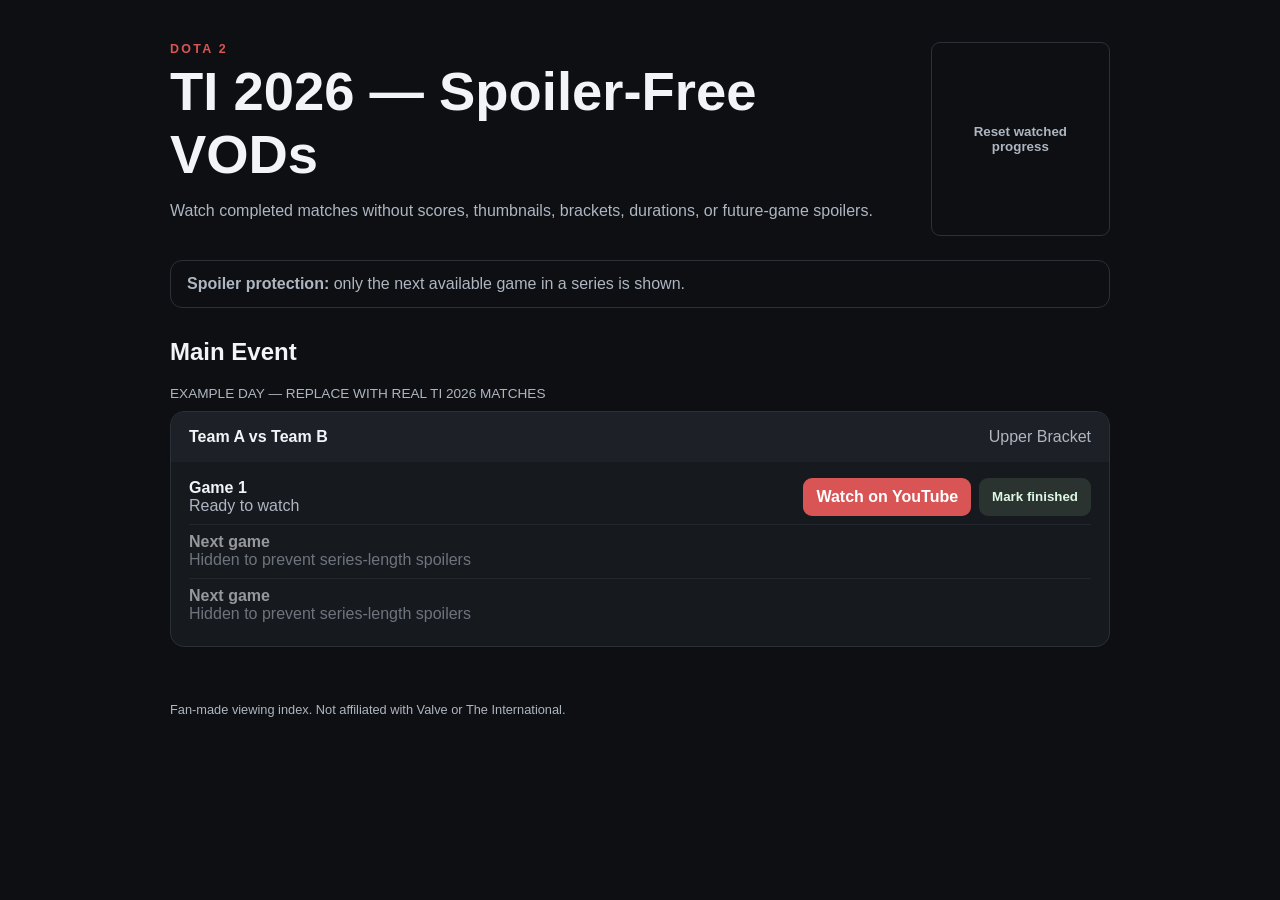
==== index.html @ e6fd2486 "Add files via upload" ====
<!doctype html>
<html lang="en">
<head>
<meta charset="utf-8">
<meta name="viewport" content="width=device-width,initial-scale=1">
<title>TI 2026 VODs — Spoiler Free</title>
<link rel="stylesheet" href="styles.css">
</head>
<body>
<header>
  <div>
    <div class="eyebrow">DOTA 2</div>
    <h1>TI 2026 — Spoiler-Free VODs</h1>
    <p>Watch completed matches without scores, thumbnails, brackets, durations, or future-game spoilers.</p>
  </div>
  <button id="reset">Reset watched progress</button>
</header>
<main>
  <div class="notice"><strong>Spoiler protection:</strong> only the next available game in a series is shown.</div>
  <div id="app"></div>
</main>
<footer>Fan-made viewing index. Not affiliated with Valve or The International.</footer>
<script src="app.js"></script>
</body>
</html>
---- styles.css ----
*{box-sizing:border-box}body{margin:0;font-family:Arial,sans-serif;background:#0d0f12;color:#f2f4f7}header,main,footer{max-width:980px;margin:auto;padding-left:20px;padding-right:20px}header{display:flex;justify-content:space-between;gap:24px;padding-top:42px;padding-bottom:24px}.eyebrow{font-weight:800;letter-spacing:.18em;color:#d95555;font-size:.78rem}h1{font-size:clamp(2rem,5vw,3.4rem);margin:.25rem 0 .65rem}header p,.notice,.meta,footer{color:#aeb6c2}.notice{border:1px solid #2b3139;border-radius:12px;padding:14px 16px;margin-bottom:25px}.stage{margin:30px 0}.daytitle{margin:18px 0 8px;text-transform:uppercase;font-size:.85rem;color:#aeb6c2}.match{background:#16191e;border:1px solid #2b3139;border-radius:14px;margin:10px 0;overflow:hidden}.matchhead{background:#1d2127;padding:16px 18px;display:flex;justify-content:space-between;gap:16px}.games{padding:8px 18px 14px}.row{display:flex;justify-content:space-between;align-items:center;gap:14px;min-height:54px;border-top:1px solid #2b3139}.row:first-child{border-top:0}.locked{opacity:.58}.actions{display:flex;gap:8px}.watch,.done,#reset{border:0;border-radius:9px;padding:10px 13px;font-weight:700;text-decoration:none;cursor:pointer}.watch{background:#d95555;color:white}.done{background:#2a3330;color:#ddf7e4}#reset{background:transparent;border:1px solid #2b3139;color:#aeb6c2}.watched{color:#78c28b}footer{padding-top:25px;padding-bottom:45px;font-size:.8rem}@media(max-width:700px){header,.matchhead,.row{flex-direction:column;align-items:flex-start}.actions{width:100%}.watch,.done{flex:1;text-align:center}}
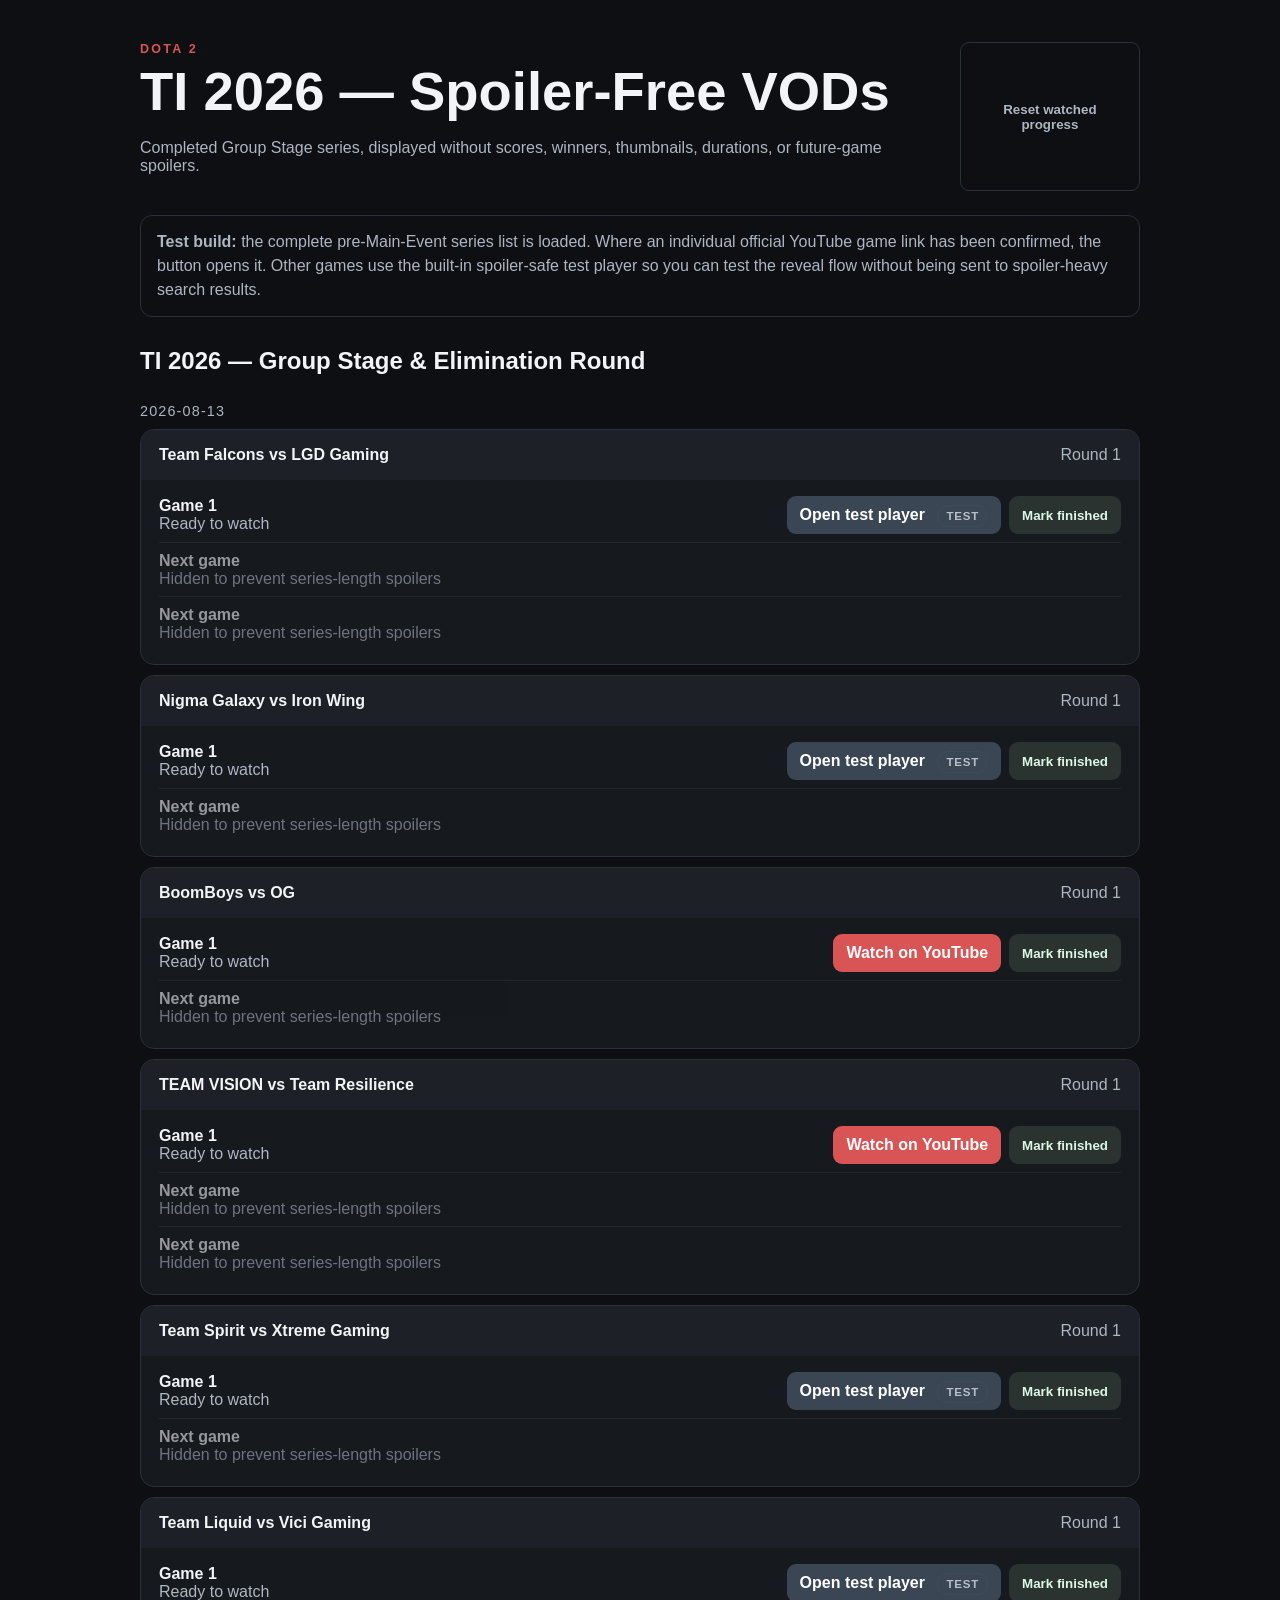
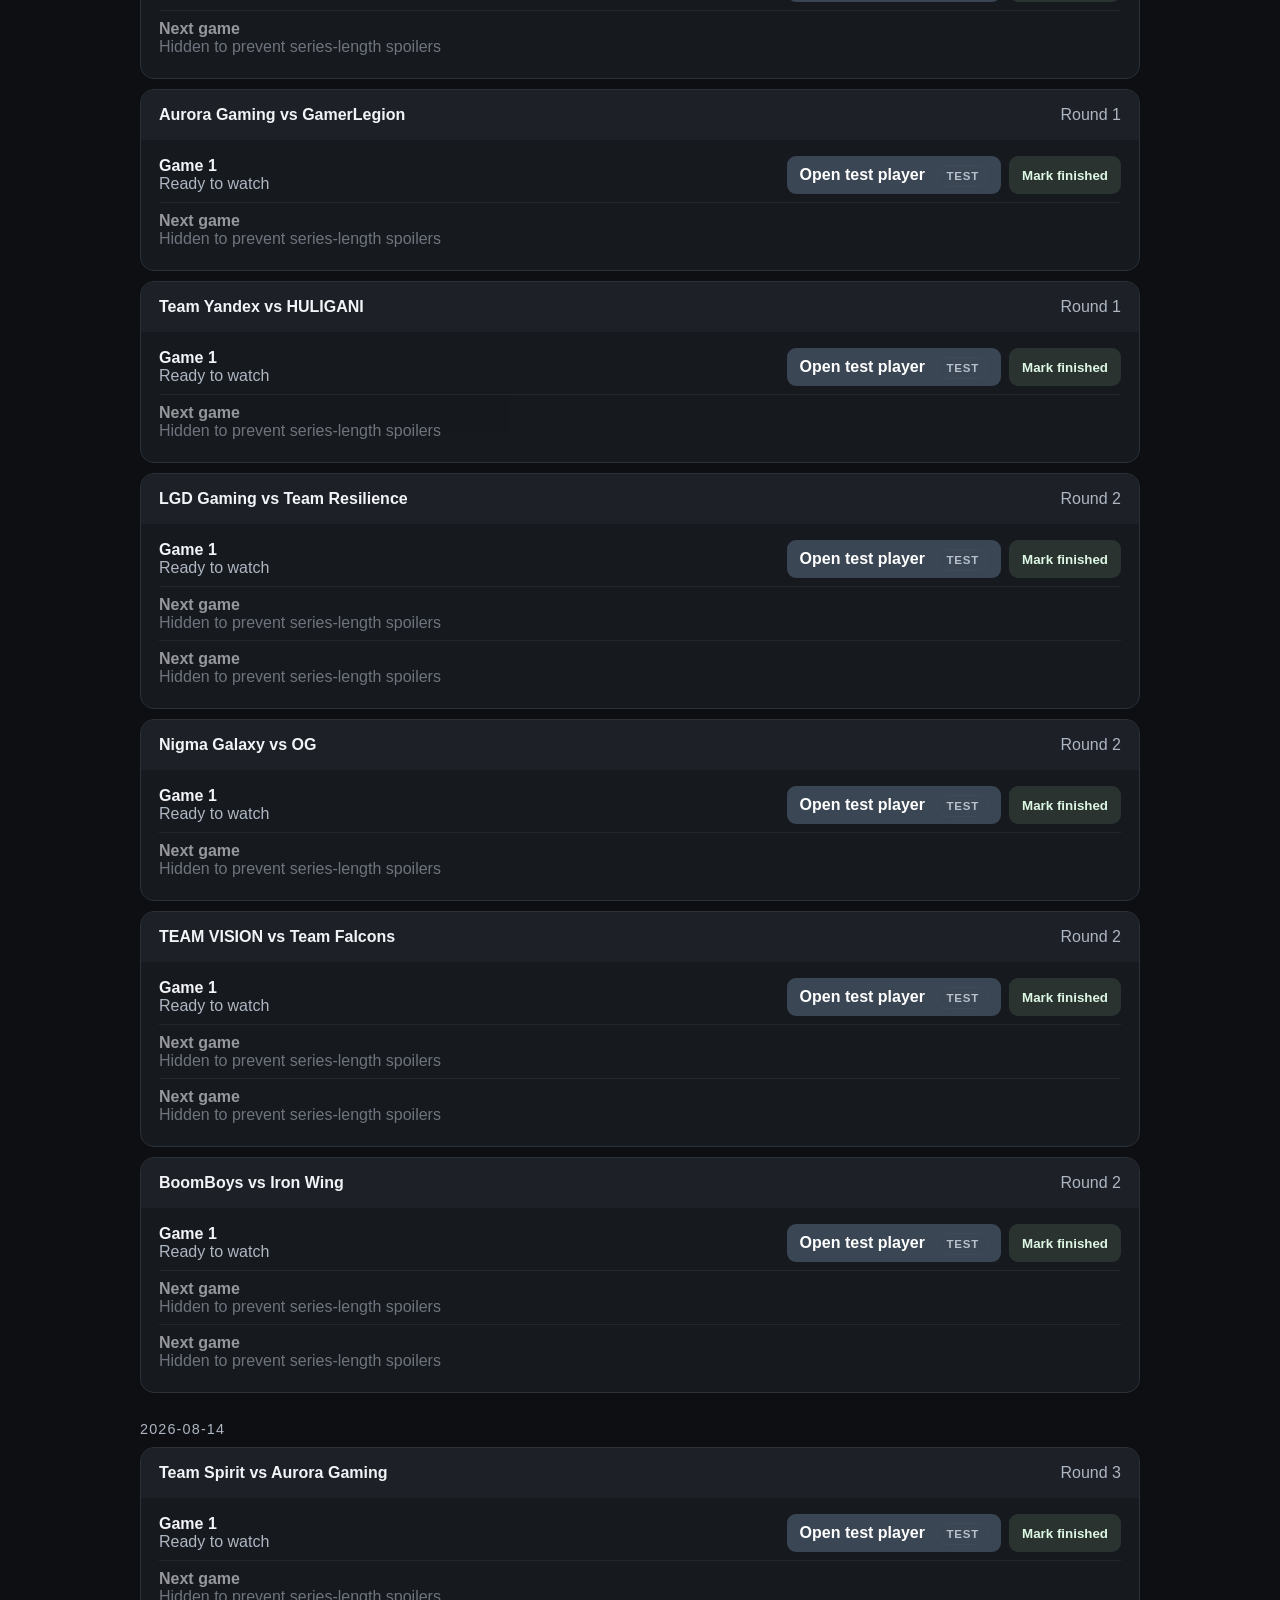
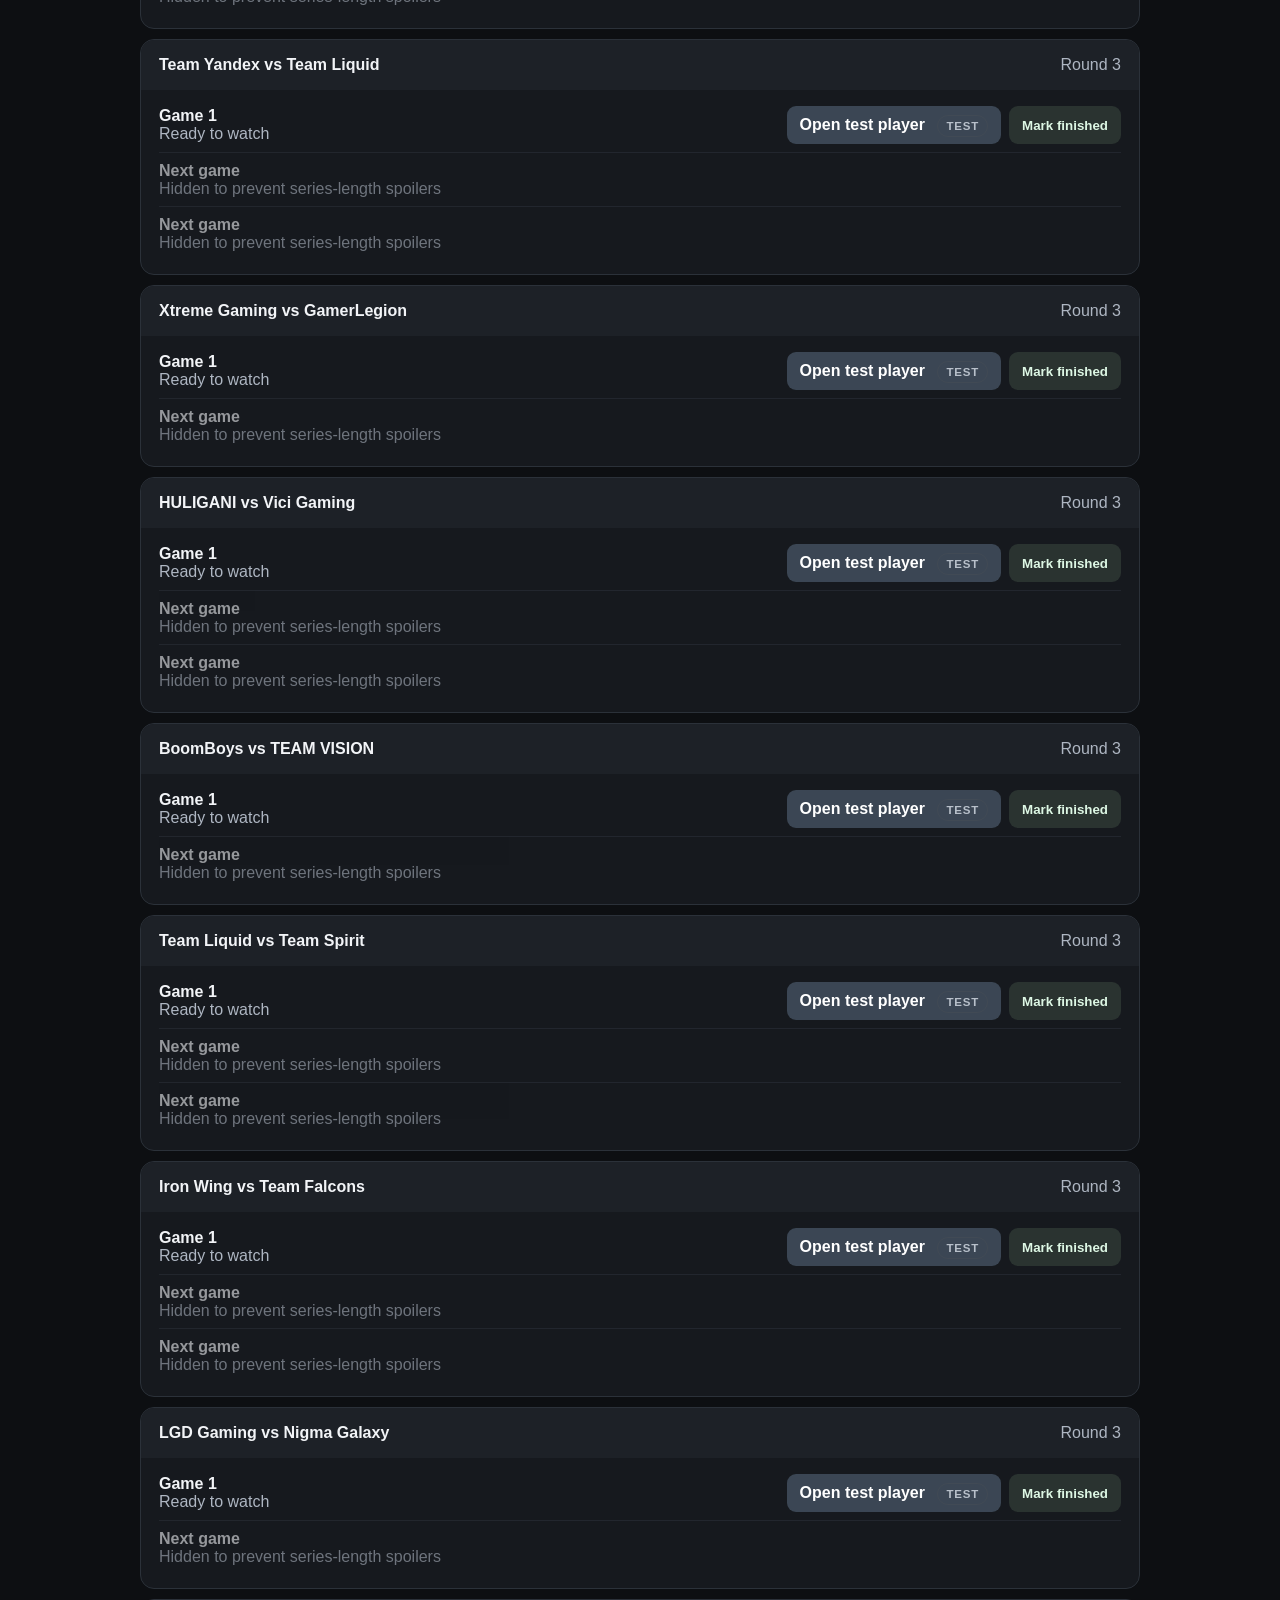
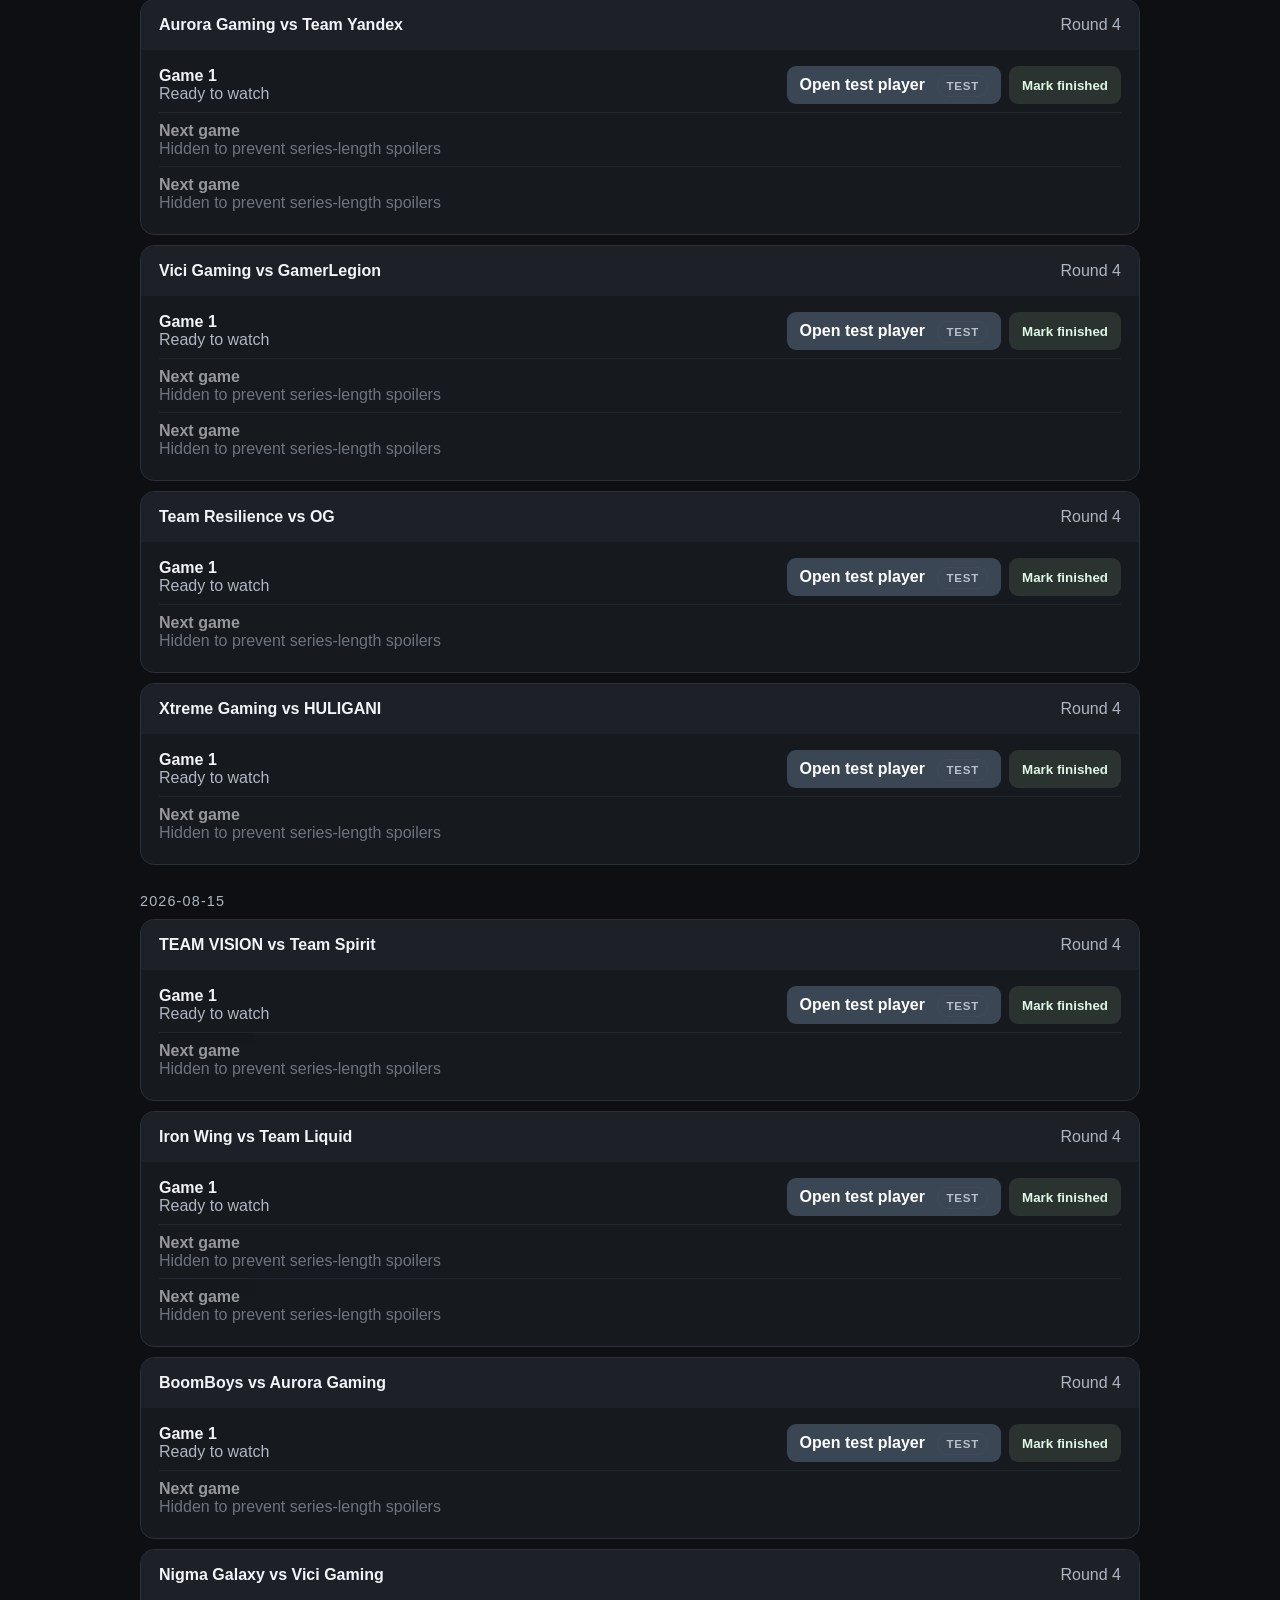
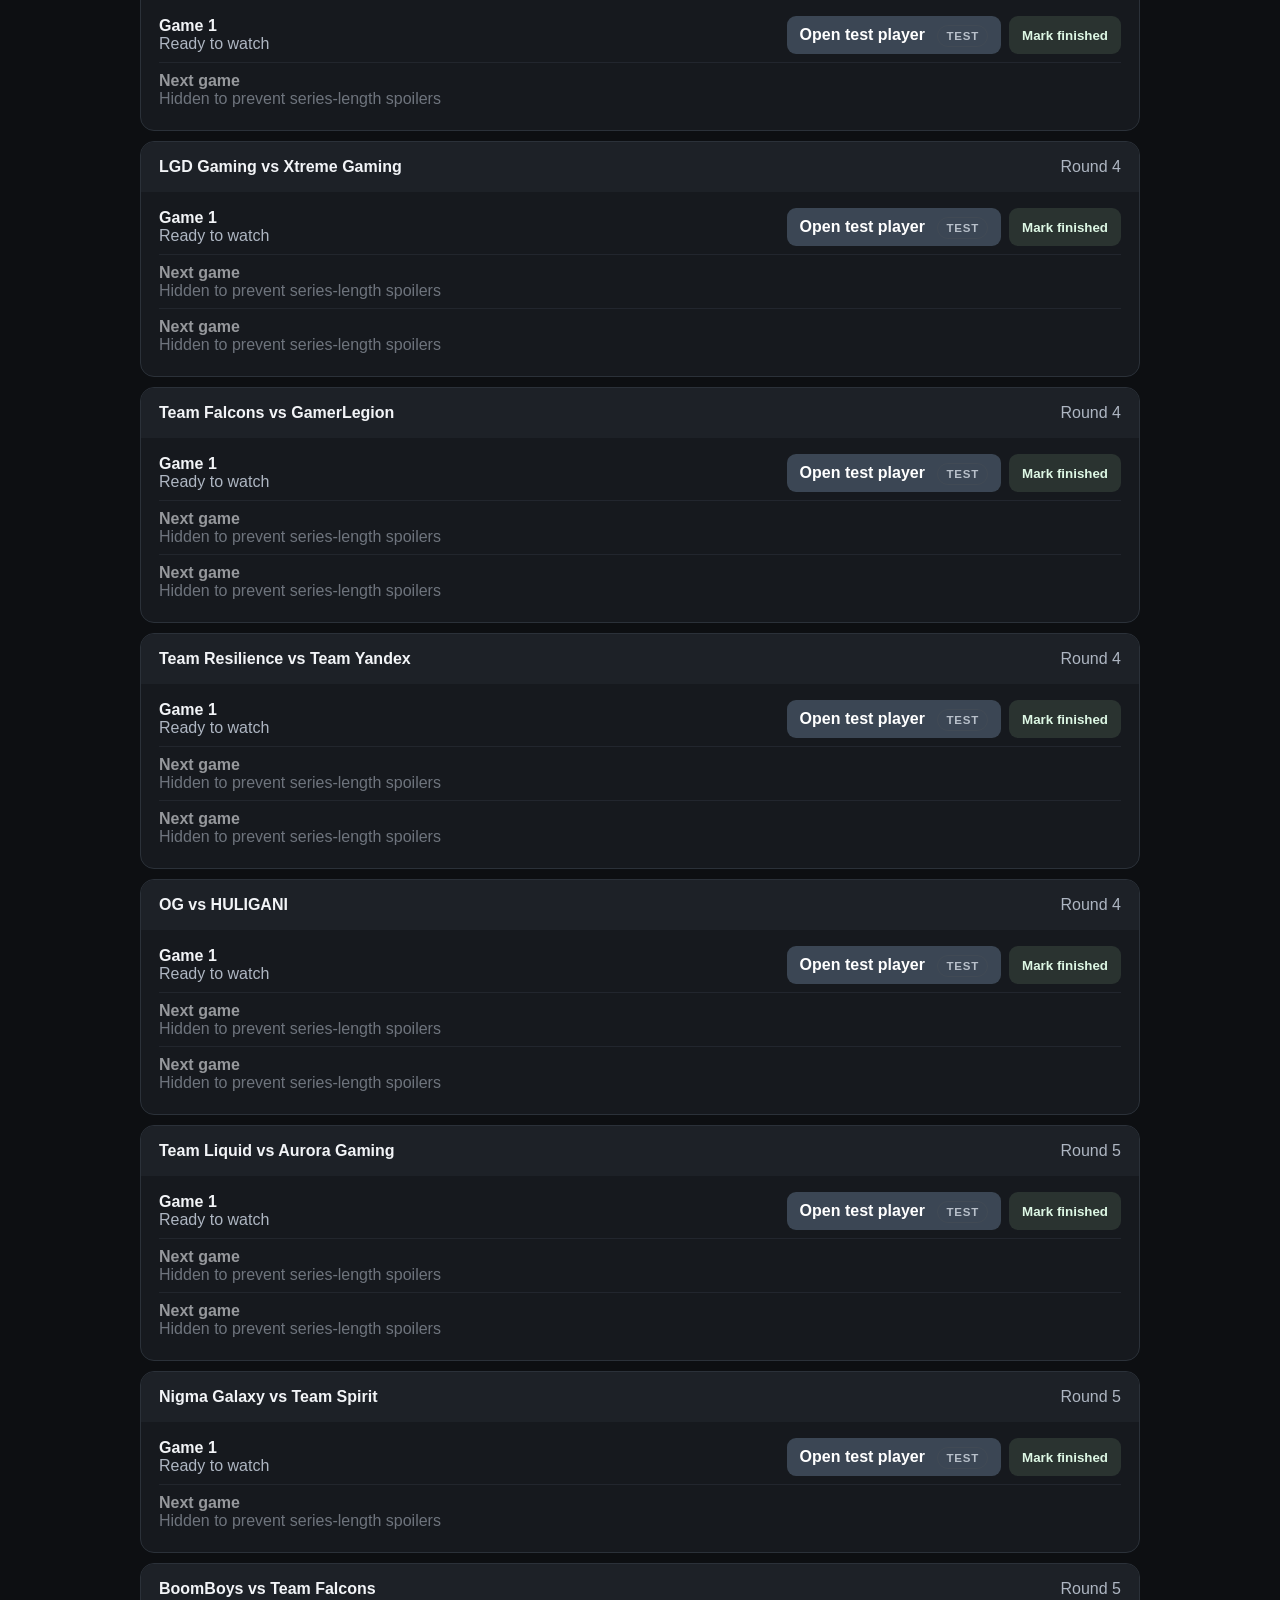
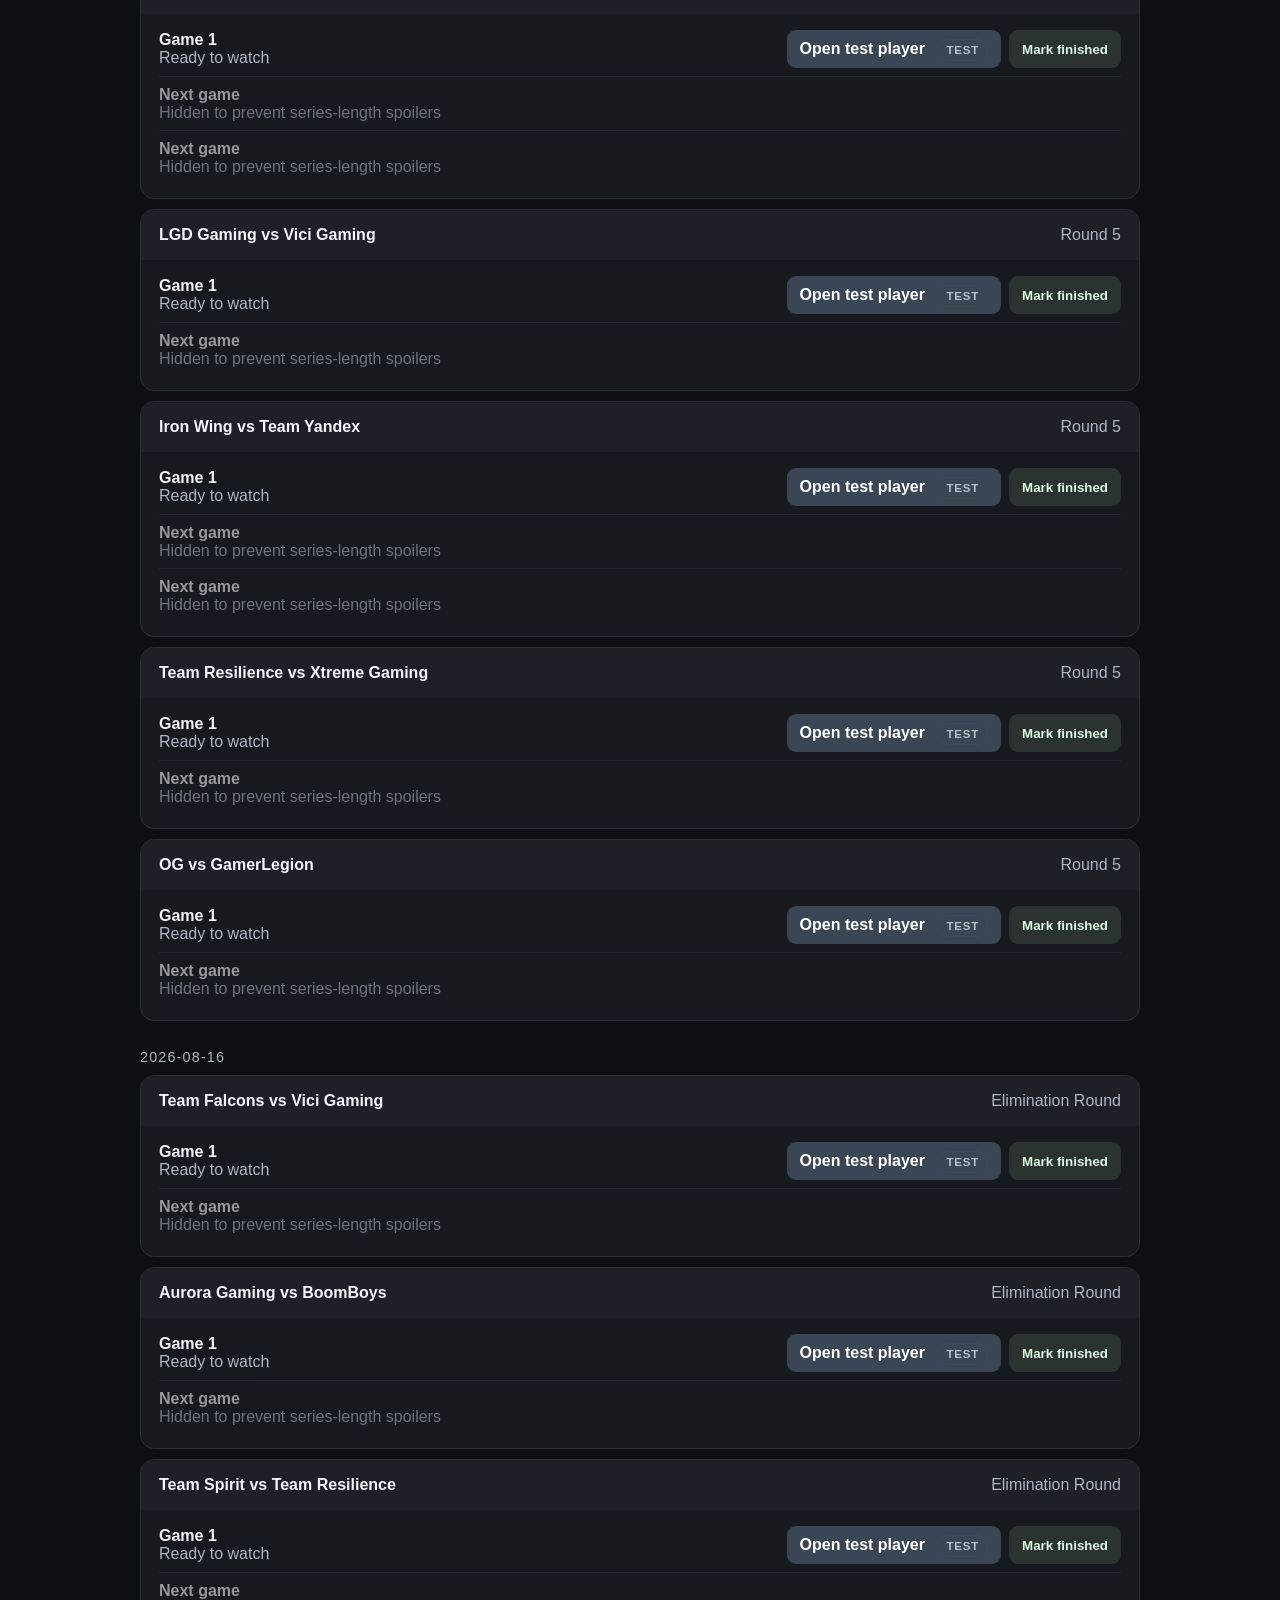
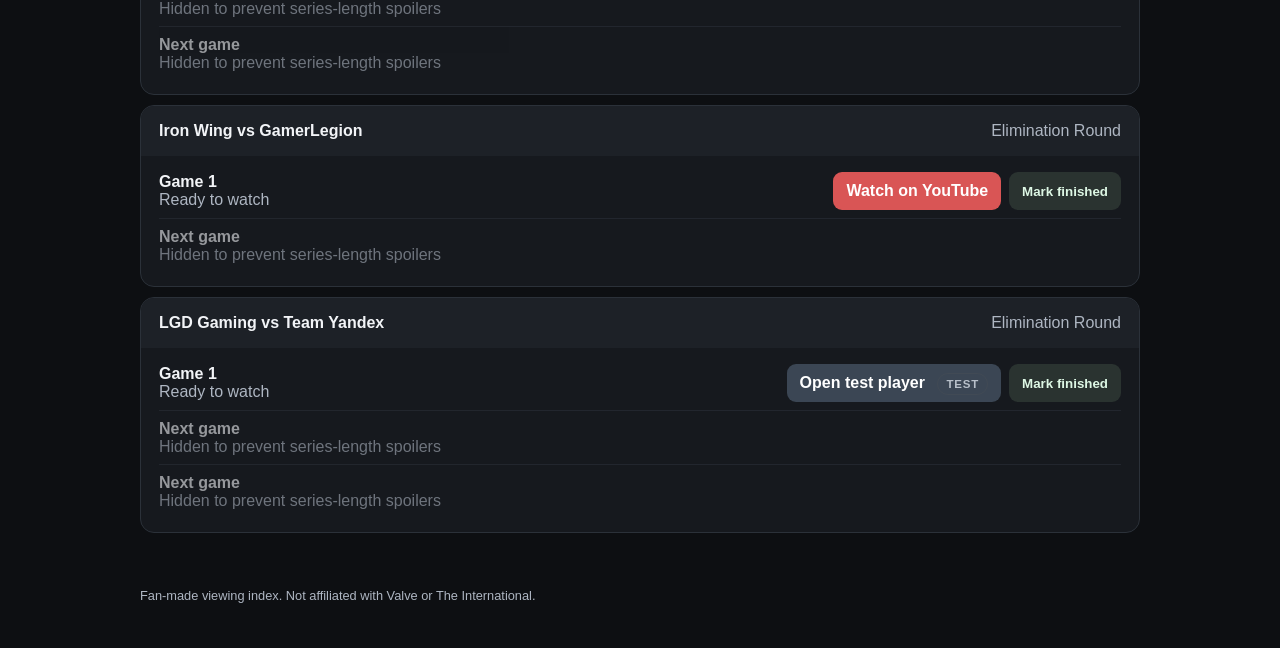
==== commit 95a22119: "Add files via upload" ====
--- a/index.html
+++ b/index.html
@@ -11,12 +11,12 @@
   <div>
     <div class="eyebrow">DOTA 2</div>
     <h1>TI 2026 — Spoiler-Free VODs</h1>
-    <p>Watch completed matches without scores, thumbnails, brackets, durations, or future-game spoilers.</p>
+    <p>Completed Group Stage series, displayed without scores, winners, thumbnails, durations, or future-game spoilers.</p>
   </div>
   <button id="reset">Reset watched progress</button>
 </header>
 <main>
-  <div class="notice"><strong>Spoiler protection:</strong> only the next available game in a series is shown.</div>
+  <div class="notice"><strong>Test build:</strong> the complete pre-Main-Event series list is loaded. Where an individual official YouTube game link has been confirmed, the button opens it. Other games use the built-in spoiler-safe test player so you can test the reveal flow without being sent to spoiler-heavy search results.</div>
   <div id="app"></div>
 </main>
 <footer>Fan-made viewing index. Not affiliated with Valve or The International.</footer>
--- a/styles.css
+++ b/styles.css
@@ -1 +1 @@
-*{box-sizing:border-box}body{margin:0;font-family:Arial,sans-serif;background:#0d0f12;color:#f2f4f7}header,main,footer{max-width:980px;margin:auto;padding-left:20px;padding-right:20px}header{display:flex;justify-content:space-between;gap:24px;padding-top:42px;padding-bottom:24px}.eyebrow{font-weight:800;letter-spacing:.18em;color:#d95555;font-size:.78rem}h1{font-size:clamp(2rem,5vw,3.4rem);margin:.25rem 0 .65rem}header p,.notice,.meta,footer{color:#aeb6c2}.notice{border:1px solid #2b3139;border-radius:12px;padding:14px 16px;margin-bottom:25px}.stage{margin:30px 0}.daytitle{margin:18px 0 8px;text-transform:uppercase;font-size:.85rem;color:#aeb6c2}.match{background:#16191e;border:1px solid #2b3139;border-radius:14px;margin:10px 0;overflow:hidden}.matchhead{background:#1d2127;padding:16px 18px;display:flex;justify-content:space-between;gap:16px}.games{padding:8px 18px 14px}.row{display:flex;justify-content:space-between;align-items:center;gap:14px;min-height:54px;border-top:1px solid #2b3139}.row:first-child{border-top:0}.locked{opacity:.58}.actions{display:flex;gap:8px}.watch,.done,#reset{border:0;border-radius:9px;padding:10px 13px;font-weight:700;text-decoration:none;cursor:pointer}.watch{background:#d95555;color:white}.done{background:#2a3330;color:#ddf7e4}#reset{background:transparent;border:1px solid #2b3139;color:#aeb6c2}.watched{color:#78c28b}footer{padding-top:25px;padding-bottom:45px;font-size:.8rem}@media(max-width:700px){header,.matchhead,.row{flex-direction:column;align-items:flex-start}.actions{width:100%}.watch,.done{flex:1;text-align:center}}+*{box-sizing:border-box}body{margin:0;font-family:Arial,sans-serif;background:#0d0f12;color:#f2f4f7}header,main,footer{max-width:1040px;margin:auto;padding-left:20px;padding-right:20px}header{display:flex;justify-content:space-between;gap:24px;padding-top:42px;padding-bottom:24px}.eyebrow{font-weight:800;letter-spacing:.18em;color:#d95555;font-size:.78rem}h1{font-size:clamp(2rem,5vw,3.4rem);margin:.25rem 0 .65rem}header p,.notice,.meta,footer{color:#aeb6c2}.notice{border:1px solid #2b3139;border-radius:12px;padding:14px 16px;margin-bottom:25px;line-height:1.5}.stage{margin:30px 0}.daytitle{margin:28px 0 10px;text-transform:uppercase;font-size:.9rem;color:#aeb6c2;letter-spacing:.08em}.match{background:#16191e;border:1px solid #2b3139;border-radius:14px;margin:10px 0;overflow:hidden}.matchhead{background:#1d2127;padding:16px 18px;display:flex;justify-content:space-between;gap:16px}.games{padding:8px 18px 14px}.row{display:flex;justify-content:space-between;align-items:center;gap:14px;min-height:54px;border-top:1px solid #2b3139}.row:first-child{border-top:0}.locked{opacity:.58}.actions{display:flex;gap:8px;flex-wrap:wrap}.watch,.done,#reset{border:0;border-radius:9px;padding:10px 13px;font-weight:700;text-decoration:none;cursor:pointer}.watch{background:#d95555;color:white}.watch.test{background:#3b4654}.done{background:#2a3330;color:#ddf7e4}#reset{background:transparent;border:1px solid #2b3139;color:#aeb6c2}.watched{color:#78c28b}.badge{font-size:.72rem;text-transform:uppercase;letter-spacing:.07em;border:1px solid #414a55;border-radius:999px;padding:4px 8px;color:#b8c0ca;margin-left:8px}footer{padding-top:25px;padding-bottom:45px;font-size:.8rem}@media(max-width:700px){header,.matchhead,.row{flex-direction:column;align-items:flex-start}.actions{width:100%}.watch,.done{flex:1;text-align:center}}
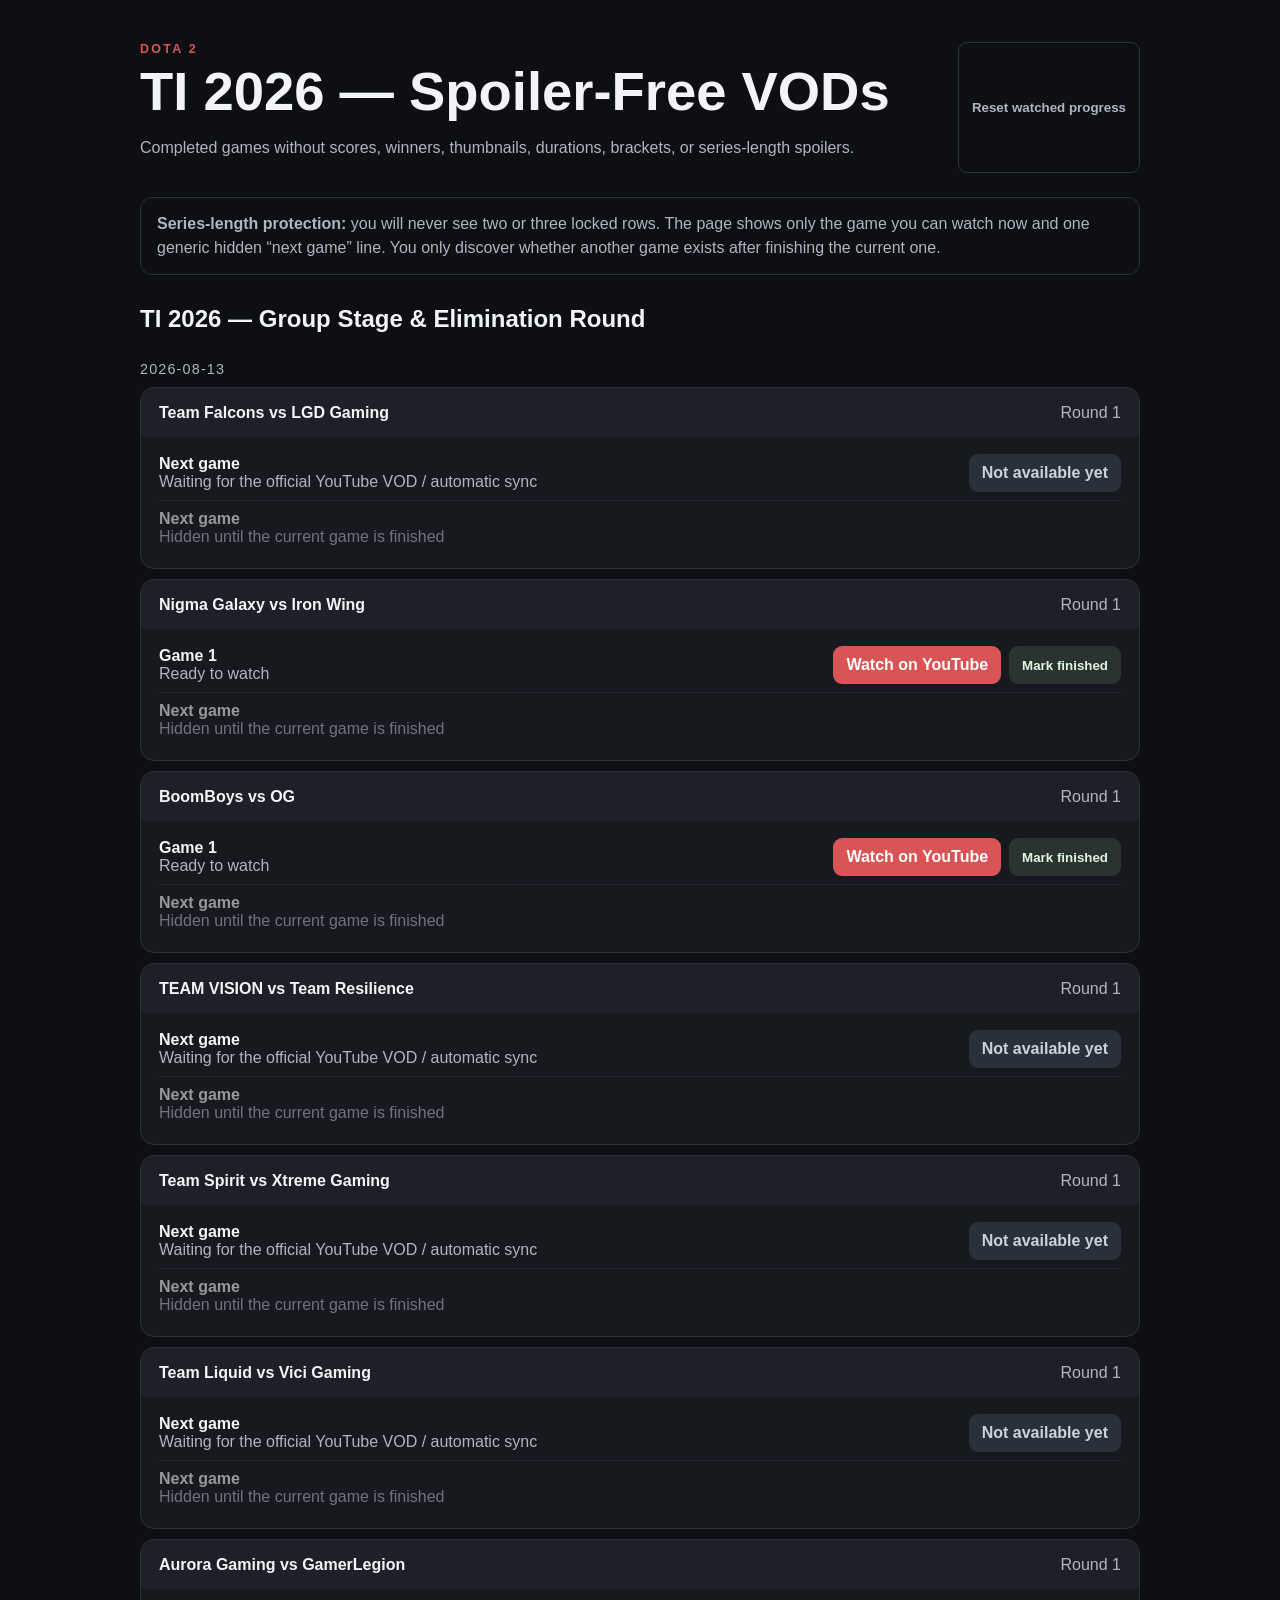
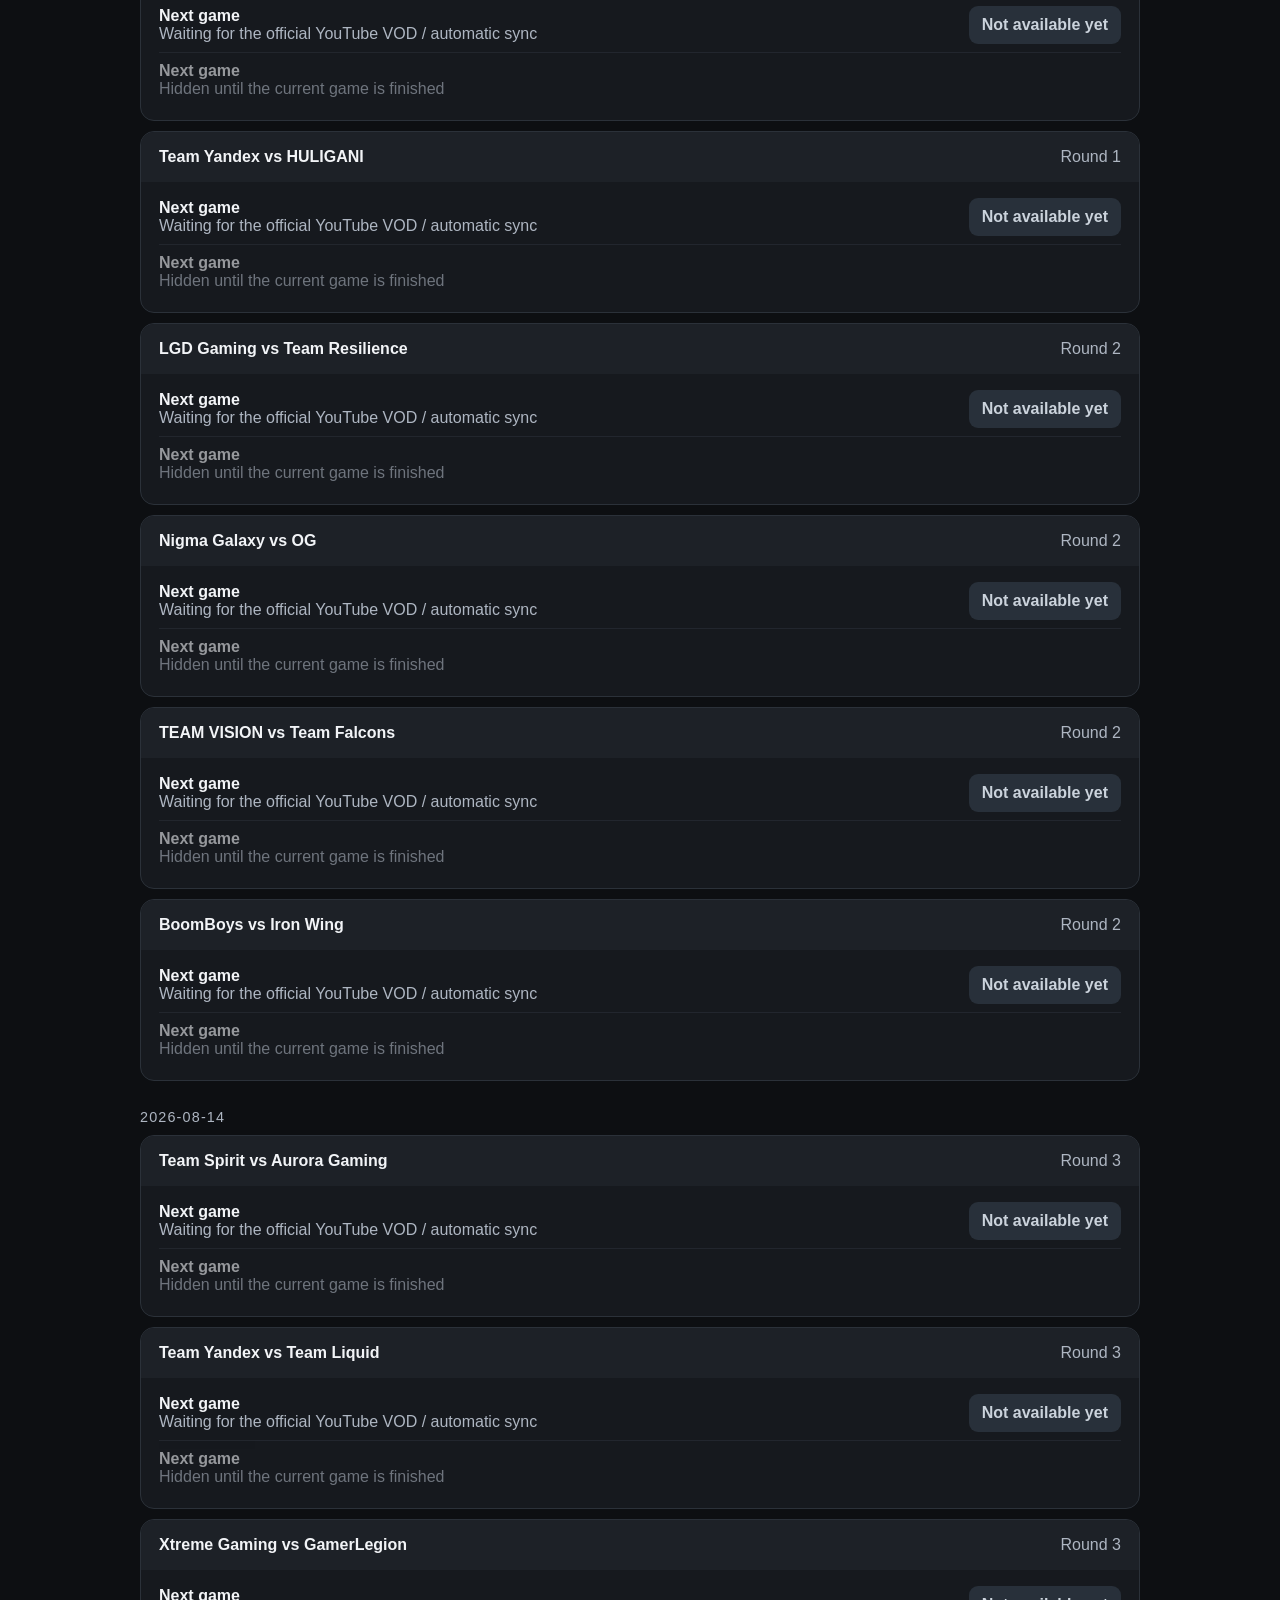
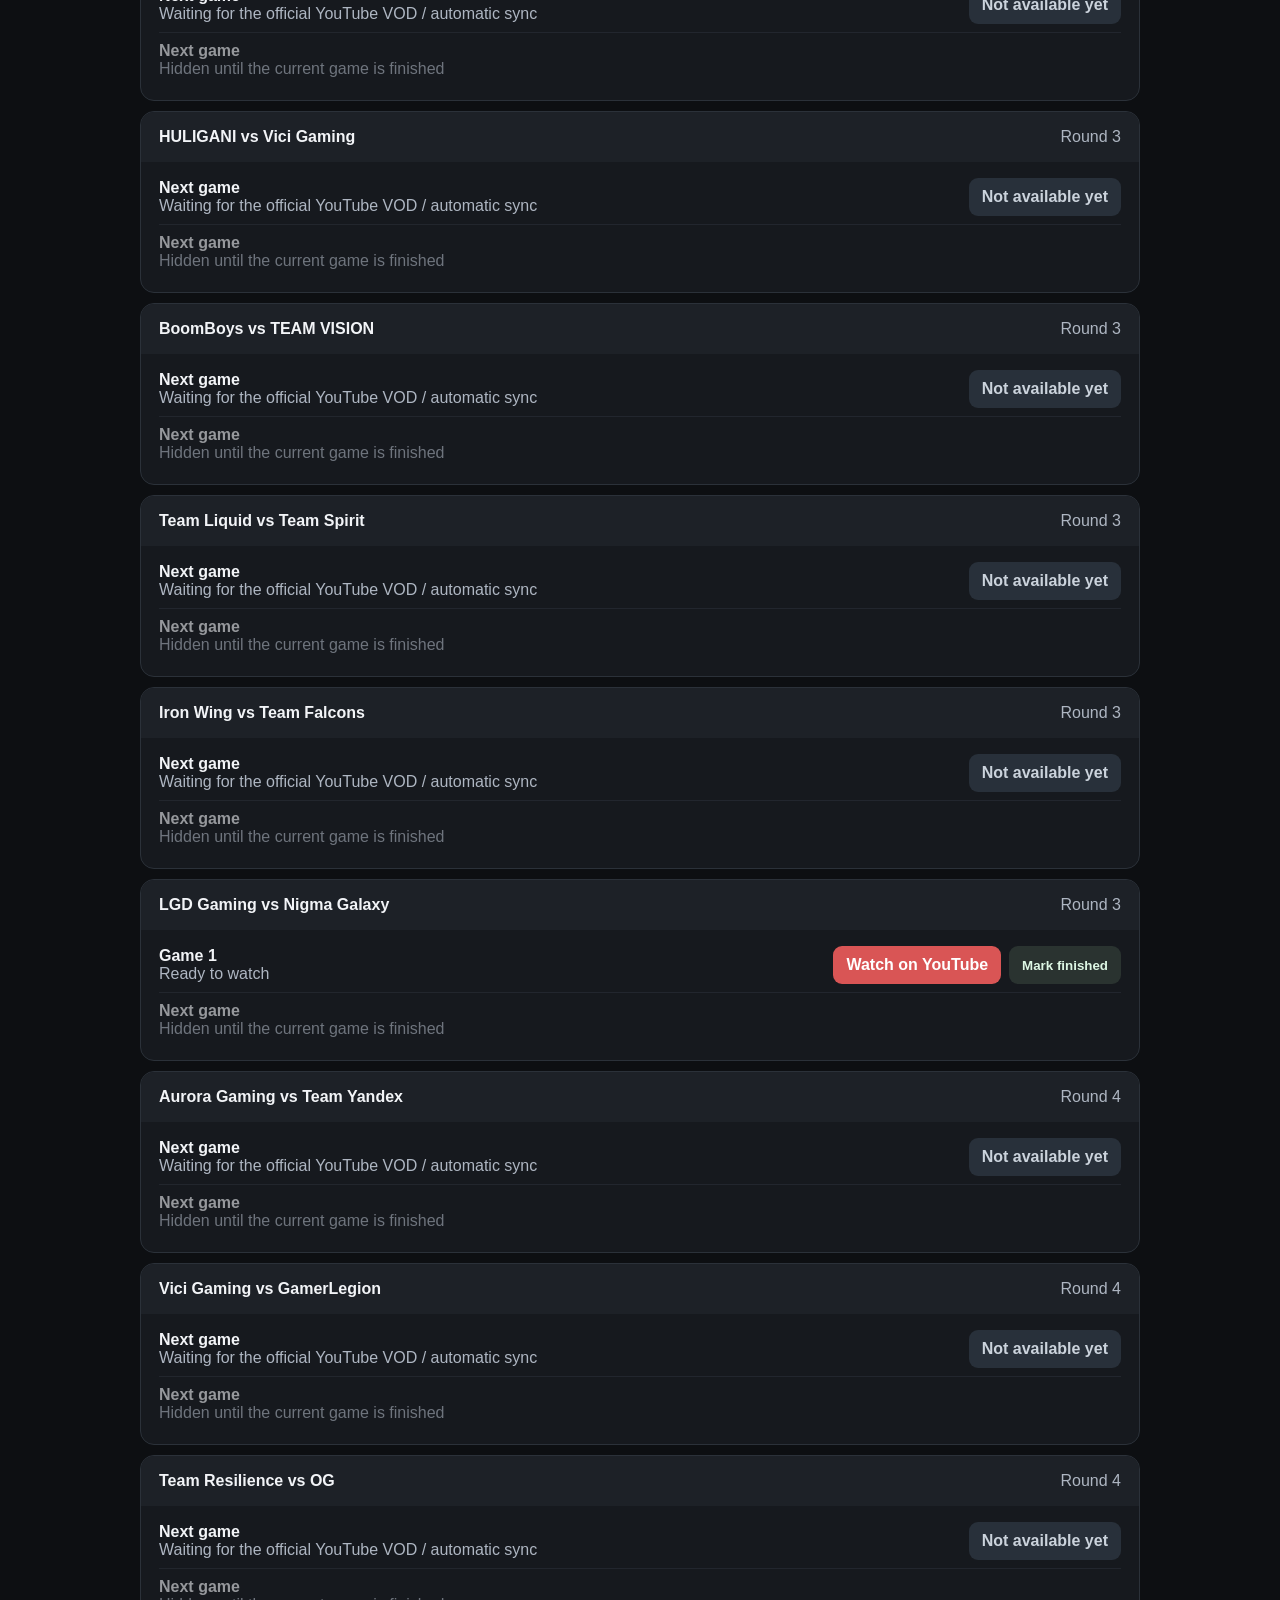
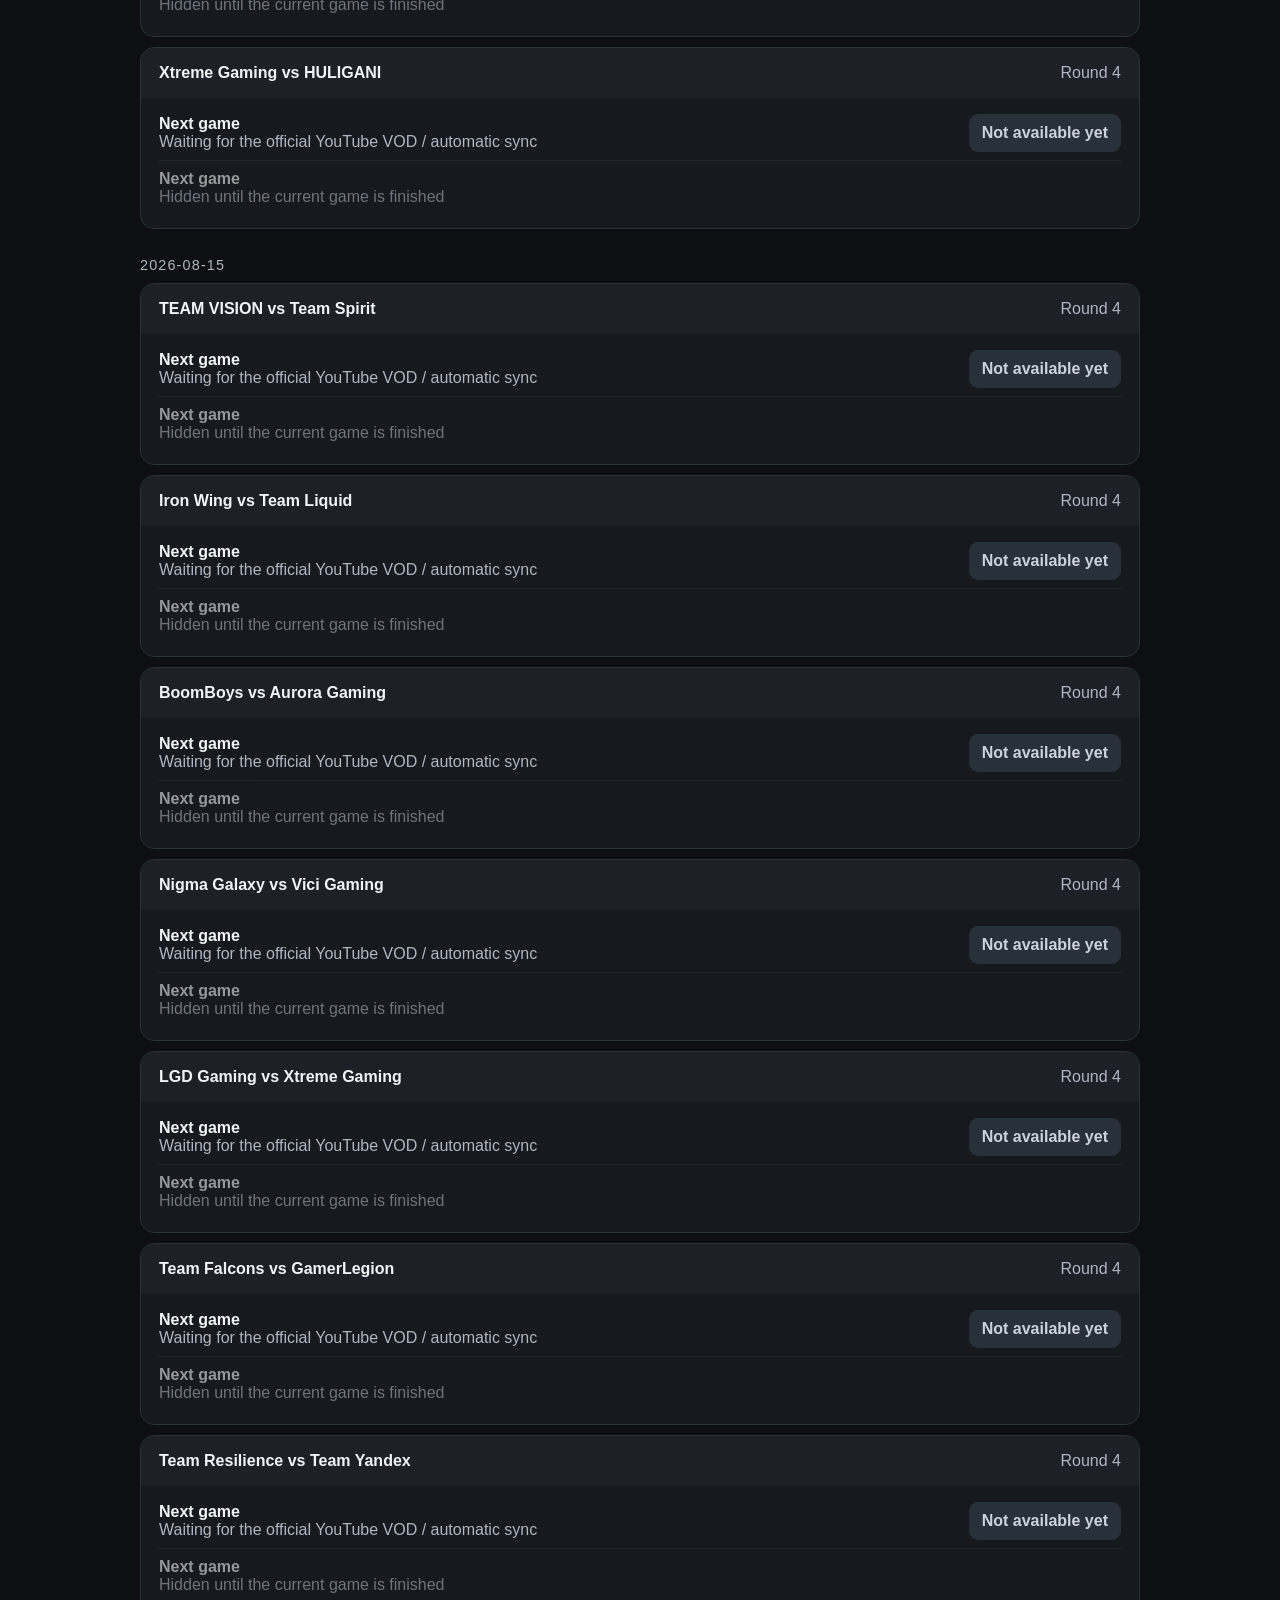
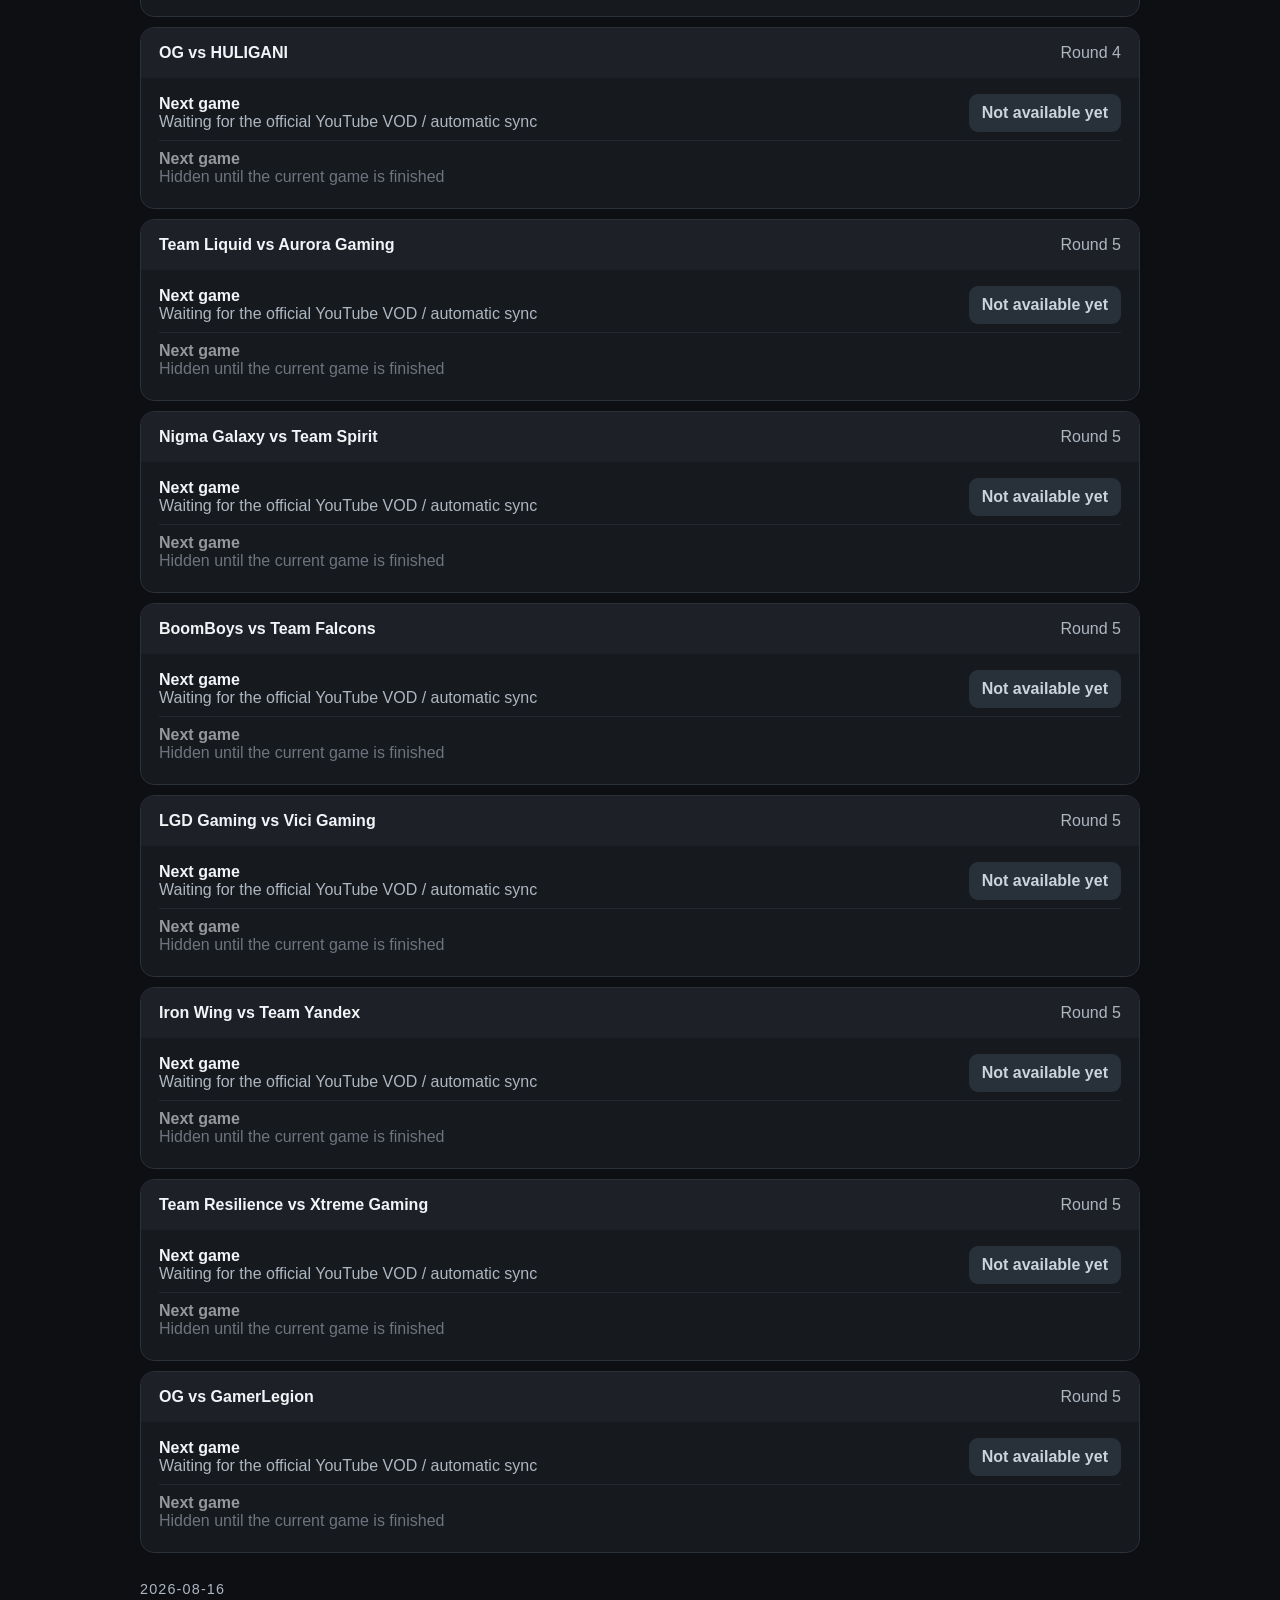
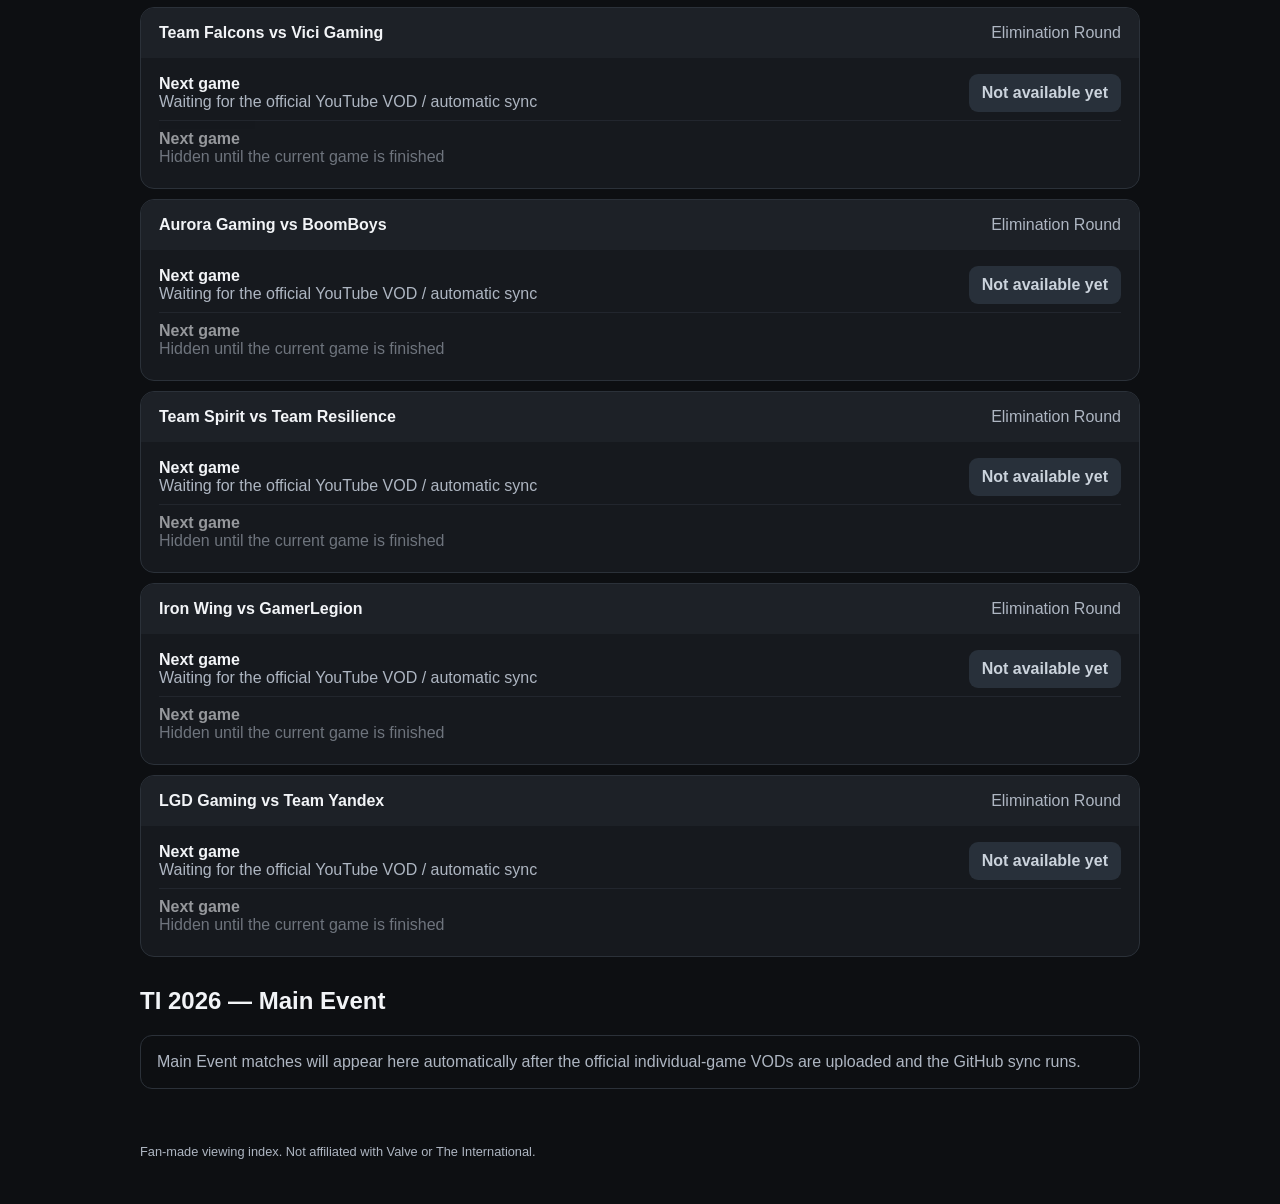
==== commit 2f9ef605: "Add files via upload" ====
--- a/index.html
+++ b/index.html
@@ -1,25 +1,13 @@
 <!doctype html>
-<html lang="en">
-<head>
-<meta charset="utf-8">
-<meta name="viewport" content="width=device-width,initial-scale=1">
-<title>TI 2026 VODs — Spoiler Free</title>
-<link rel="stylesheet" href="styles.css">
-</head>
-<body>
-<header>
-  <div>
-    <div class="eyebrow">DOTA 2</div>
-    <h1>TI 2026 — Spoiler-Free VODs</h1>
-    <p>Completed Group Stage series, displayed without scores, winners, thumbnails, durations, or future-game spoilers.</p>
-  </div>
-  <button id="reset">Reset watched progress</button>
-</header>
+<html lang="en"><head>
+<meta charset="utf-8"><meta name="viewport" content="width=device-width,initial-scale=1">
+<title>TI 2026 VODs — Spoiler Free</title><link rel="stylesheet" href="styles.css">
+</head><body>
+<header><div><div class="eyebrow">DOTA 2</div><h1>TI 2026 — Spoiler-Free VODs</h1>
+<p>Completed games without scores, winners, thumbnails, durations, brackets, or series-length spoilers.</p></div>
+<button id="reset">Reset watched progress</button></header>
 <main>
-  <div class="notice"><strong>Test build:</strong> the complete pre-Main-Event series list is loaded. Where an individual official YouTube game link has been confirmed, the button opens it. Other games use the built-in spoiler-safe test player so you can test the reveal flow without being sent to spoiler-heavy search results.</div>
-  <div id="app"></div>
-</main>
+<div class="notice"><strong>Series-length protection:</strong> you will never see two or three locked rows. The page shows only the game you can watch now and one generic hidden “next game” line. You only discover whether another game exists after finishing the current one.</div>
+<div id="app"></div></main>
 <footer>Fan-made viewing index. Not affiliated with Valve or The International.</footer>
-<script src="app.js"></script>
-</body>
-</html>+<script src="app.js"></script></body></html>
--- a/styles.css
+++ b/styles.css
@@ -1 +1 @@
-*{box-sizing:border-box}body{margin:0;font-family:Arial,sans-serif;background:#0d0f12;color:#f2f4f7}header,main,footer{max-width:1040px;margin:auto;padding-left:20px;padding-right:20px}header{display:flex;justify-content:space-between;gap:24px;padding-top:42px;padding-bottom:24px}.eyebrow{font-weight:800;letter-spacing:.18em;color:#d95555;font-size:.78rem}h1{font-size:clamp(2rem,5vw,3.4rem);margin:.25rem 0 .65rem}header p,.notice,.meta,footer{color:#aeb6c2}.notice{border:1px solid #2b3139;border-radius:12px;padding:14px 16px;margin-bottom:25px;line-height:1.5}.stage{margin:30px 0}.daytitle{margin:28px 0 10px;text-transform:uppercase;font-size:.9rem;color:#aeb6c2;letter-spacing:.08em}.match{background:#16191e;border:1px solid #2b3139;border-radius:14px;margin:10px 0;overflow:hidden}.matchhead{background:#1d2127;padding:16px 18px;display:flex;justify-content:space-between;gap:16px}.games{padding:8px 18px 14px}.row{display:flex;justify-content:space-between;align-items:center;gap:14px;min-height:54px;border-top:1px solid #2b3139}.row:first-child{border-top:0}.locked{opacity:.58}.actions{display:flex;gap:8px;flex-wrap:wrap}.watch,.done,#reset{border:0;border-radius:9px;padding:10px 13px;font-weight:700;text-decoration:none;cursor:pointer}.watch{background:#d95555;color:white}.watch.test{background:#3b4654}.done{background:#2a3330;color:#ddf7e4}#reset{background:transparent;border:1px solid #2b3139;color:#aeb6c2}.watched{color:#78c28b}.badge{font-size:.72rem;text-transform:uppercase;letter-spacing:.07em;border:1px solid #414a55;border-radius:999px;padding:4px 8px;color:#b8c0ca;margin-left:8px}footer{padding-top:25px;padding-bottom:45px;font-size:.8rem}@media(max-width:700px){header,.matchhead,.row{flex-direction:column;align-items:flex-start}.actions{width:100%}.watch,.done{flex:1;text-align:center}}+*{box-sizing:border-box}body{margin:0;font-family:Arial,sans-serif;background:#0d0f12;color:#f2f4f7}header,main,footer{max-width:1040px;margin:auto;padding-left:20px;padding-right:20px}header{display:flex;justify-content:space-between;gap:24px;padding-top:42px;padding-bottom:24px}.eyebrow{font-weight:800;letter-spacing:.18em;color:#d95555;font-size:.78rem}h1{font-size:clamp(2rem,5vw,3.4rem);margin:.25rem 0 .65rem}header p,.notice,.meta,footer{color:#aeb6c2}.notice{border:1px solid #2b3139;border-radius:12px;padding:14px 16px;margin-bottom:25px;line-height:1.5}.stage{margin:30px 0}.daytitle{margin:28px 0 10px;text-transform:uppercase;font-size:.9rem;color:#aeb6c2;letter-spacing:.08em}.match{background:#16191e;border:1px solid #2b3139;border-radius:14px;margin:10px 0;overflow:hidden}.matchhead{background:#1d2127;padding:16px 18px;display:flex;justify-content:space-between;gap:16px}.games{padding:8px 18px 14px}.row{display:flex;justify-content:space-between;align-items:center;gap:14px;min-height:54px;border-top:1px solid #2b3139}.row:first-child{border-top:0}.locked{opacity:.58}.actions{display:flex;gap:8px;flex-wrap:wrap}.watch,.done,#reset{border:0;border-radius:9px;padding:10px 13px;font-weight:700;text-decoration:none;cursor:pointer}.watch{background:#d95555;color:white}.done{background:#2a3330;color:#ddf7e4}.wait{background:#28303a;color:#cbd3dc;border-radius:9px;padding:10px 13px;font-weight:700}#reset{background:transparent;border:1px solid #2b3139;color:#aeb6c2}.watched{color:#78c28b}.complete{color:#78c28b;font-weight:700}footer{padding-top:25px;padding-bottom:45px;font-size:.8rem}@media(max-width:700px){header,.matchhead,.row{flex-direction:column;align-items:flex-start}.actions{width:100%}.watch,.done{flex:1;text-align:center}}
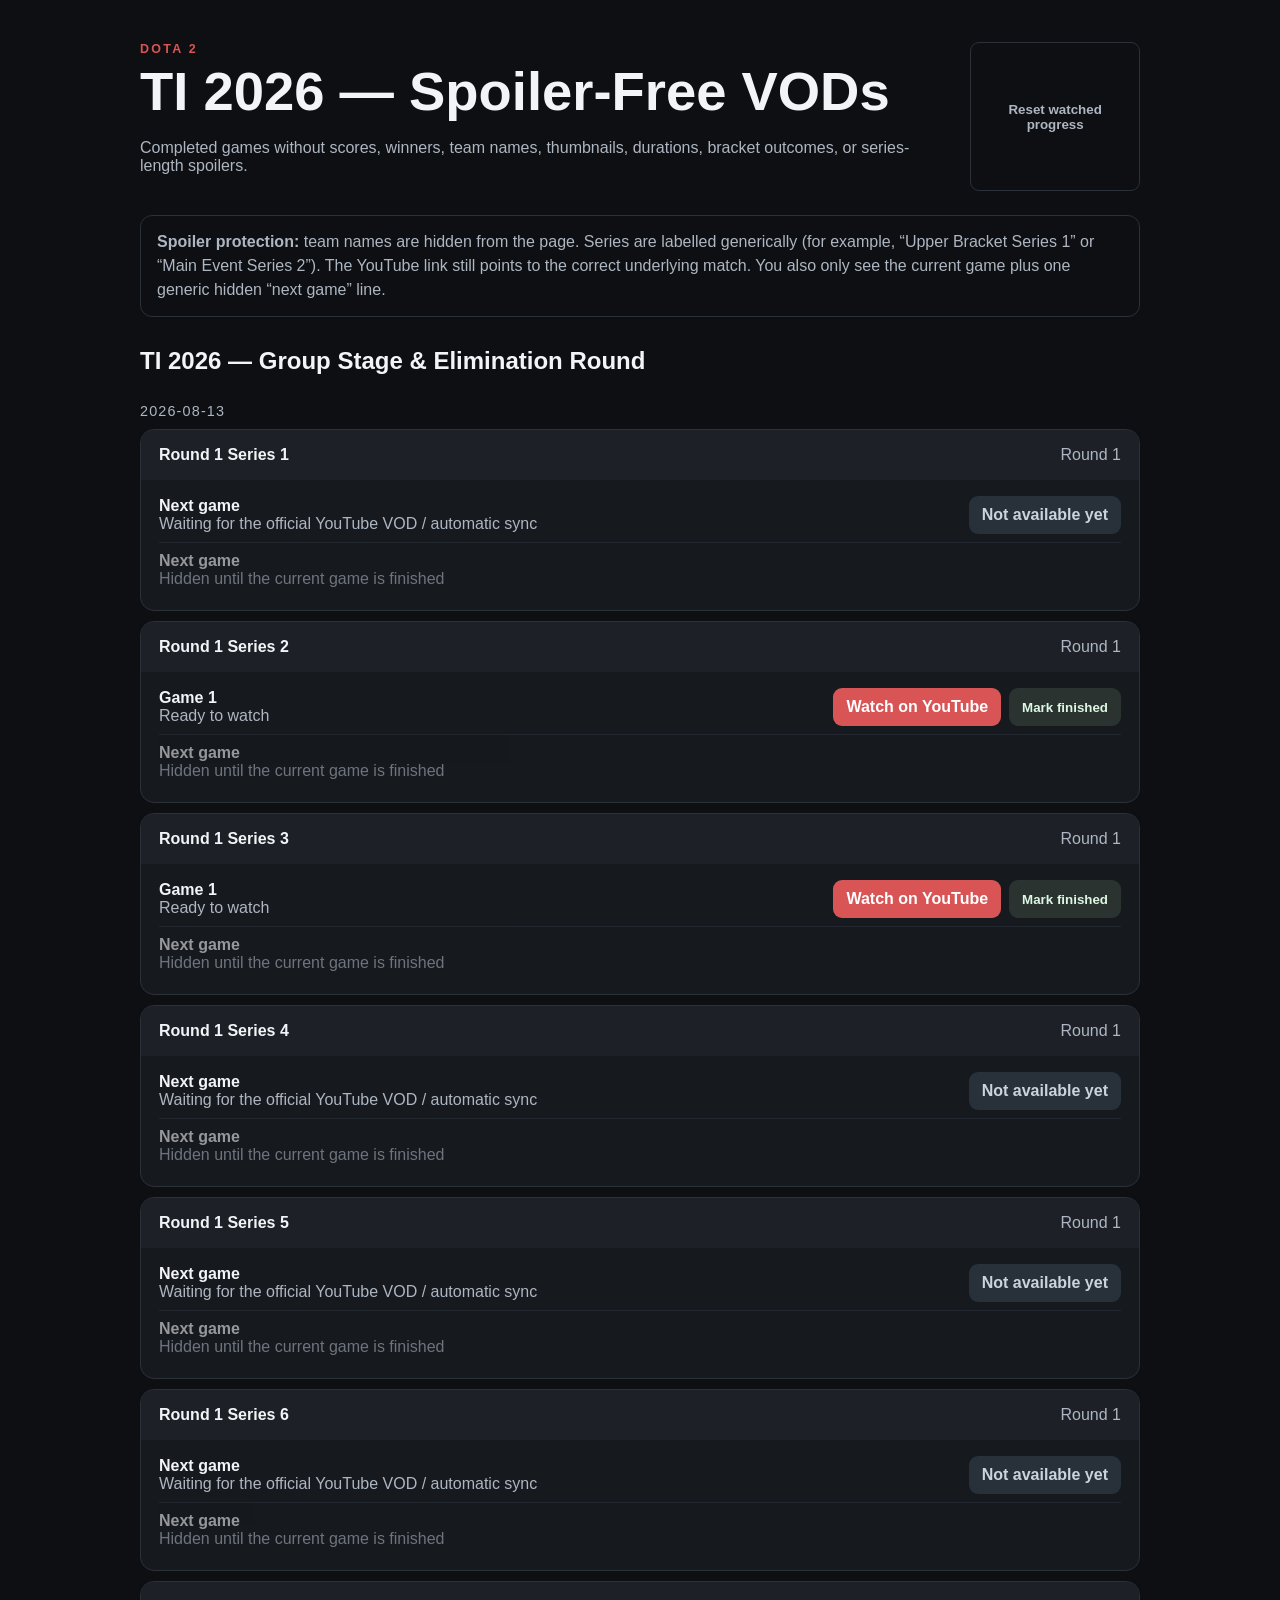
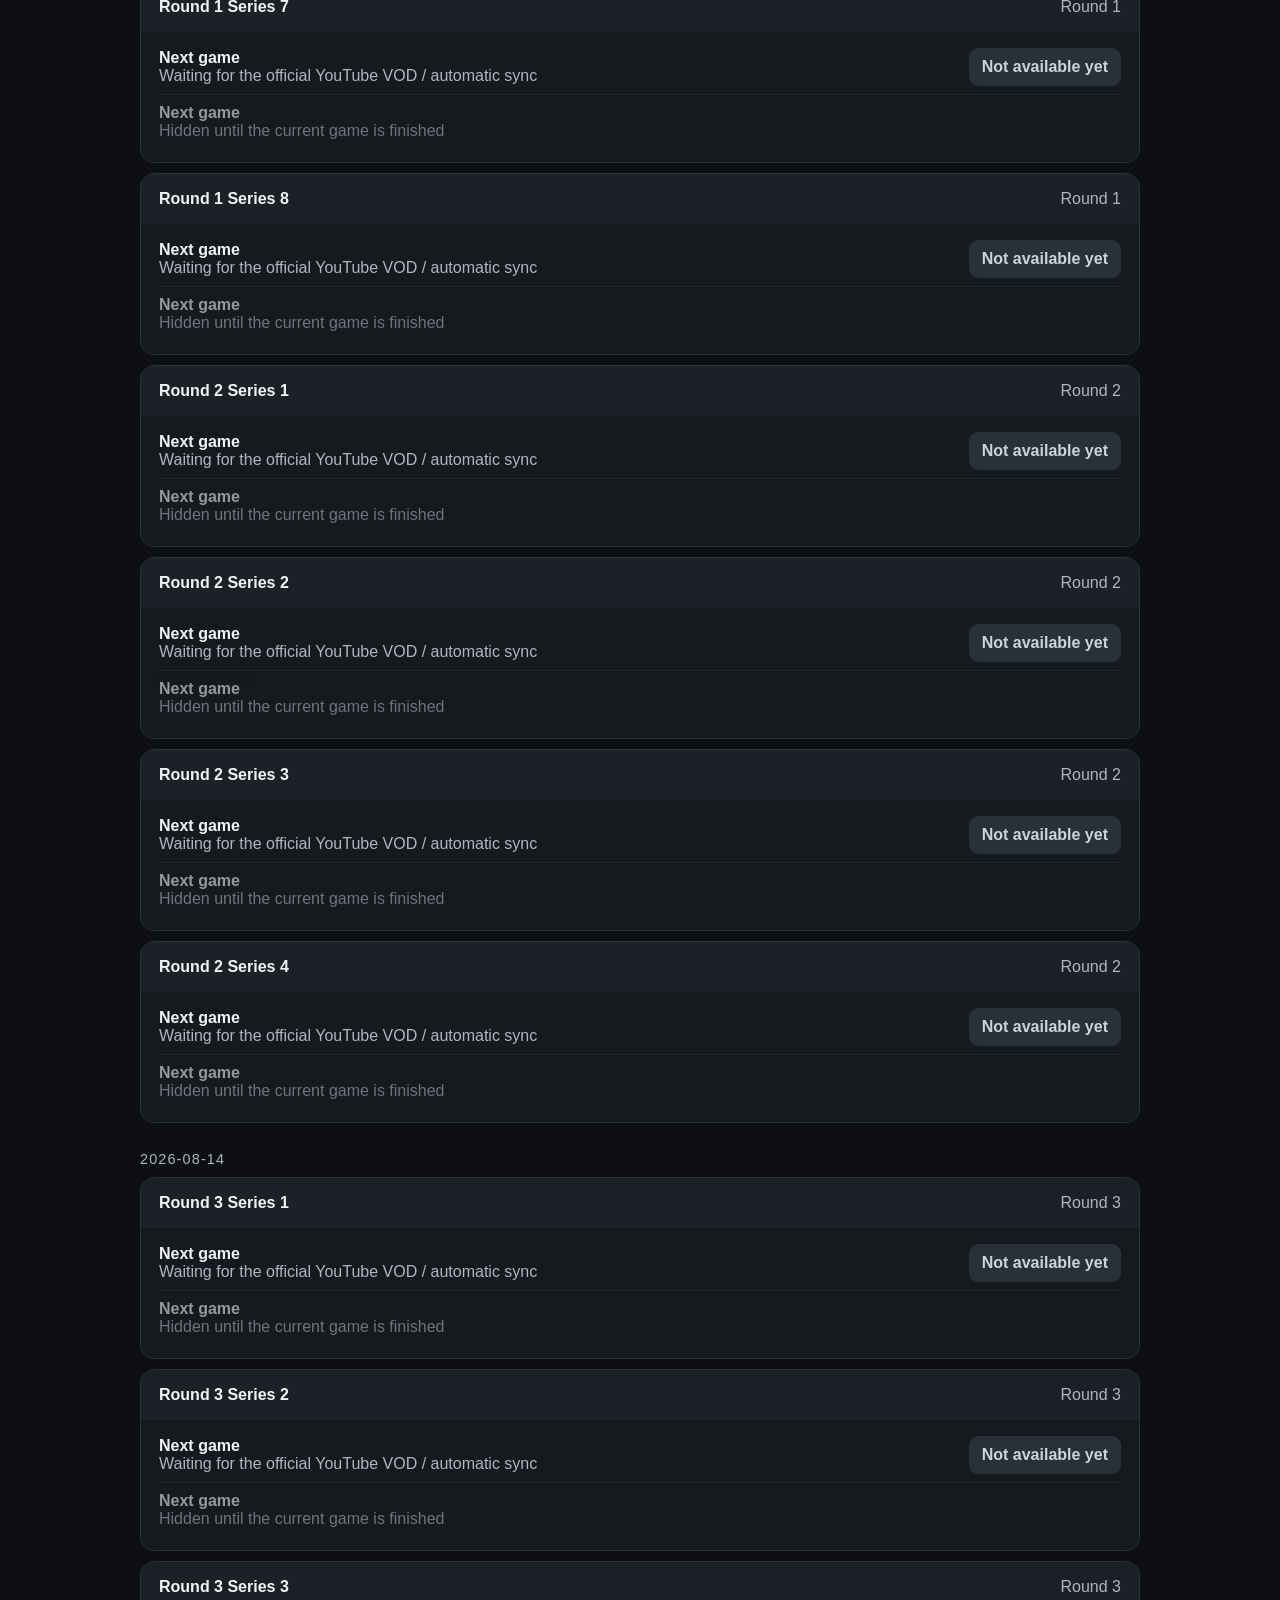
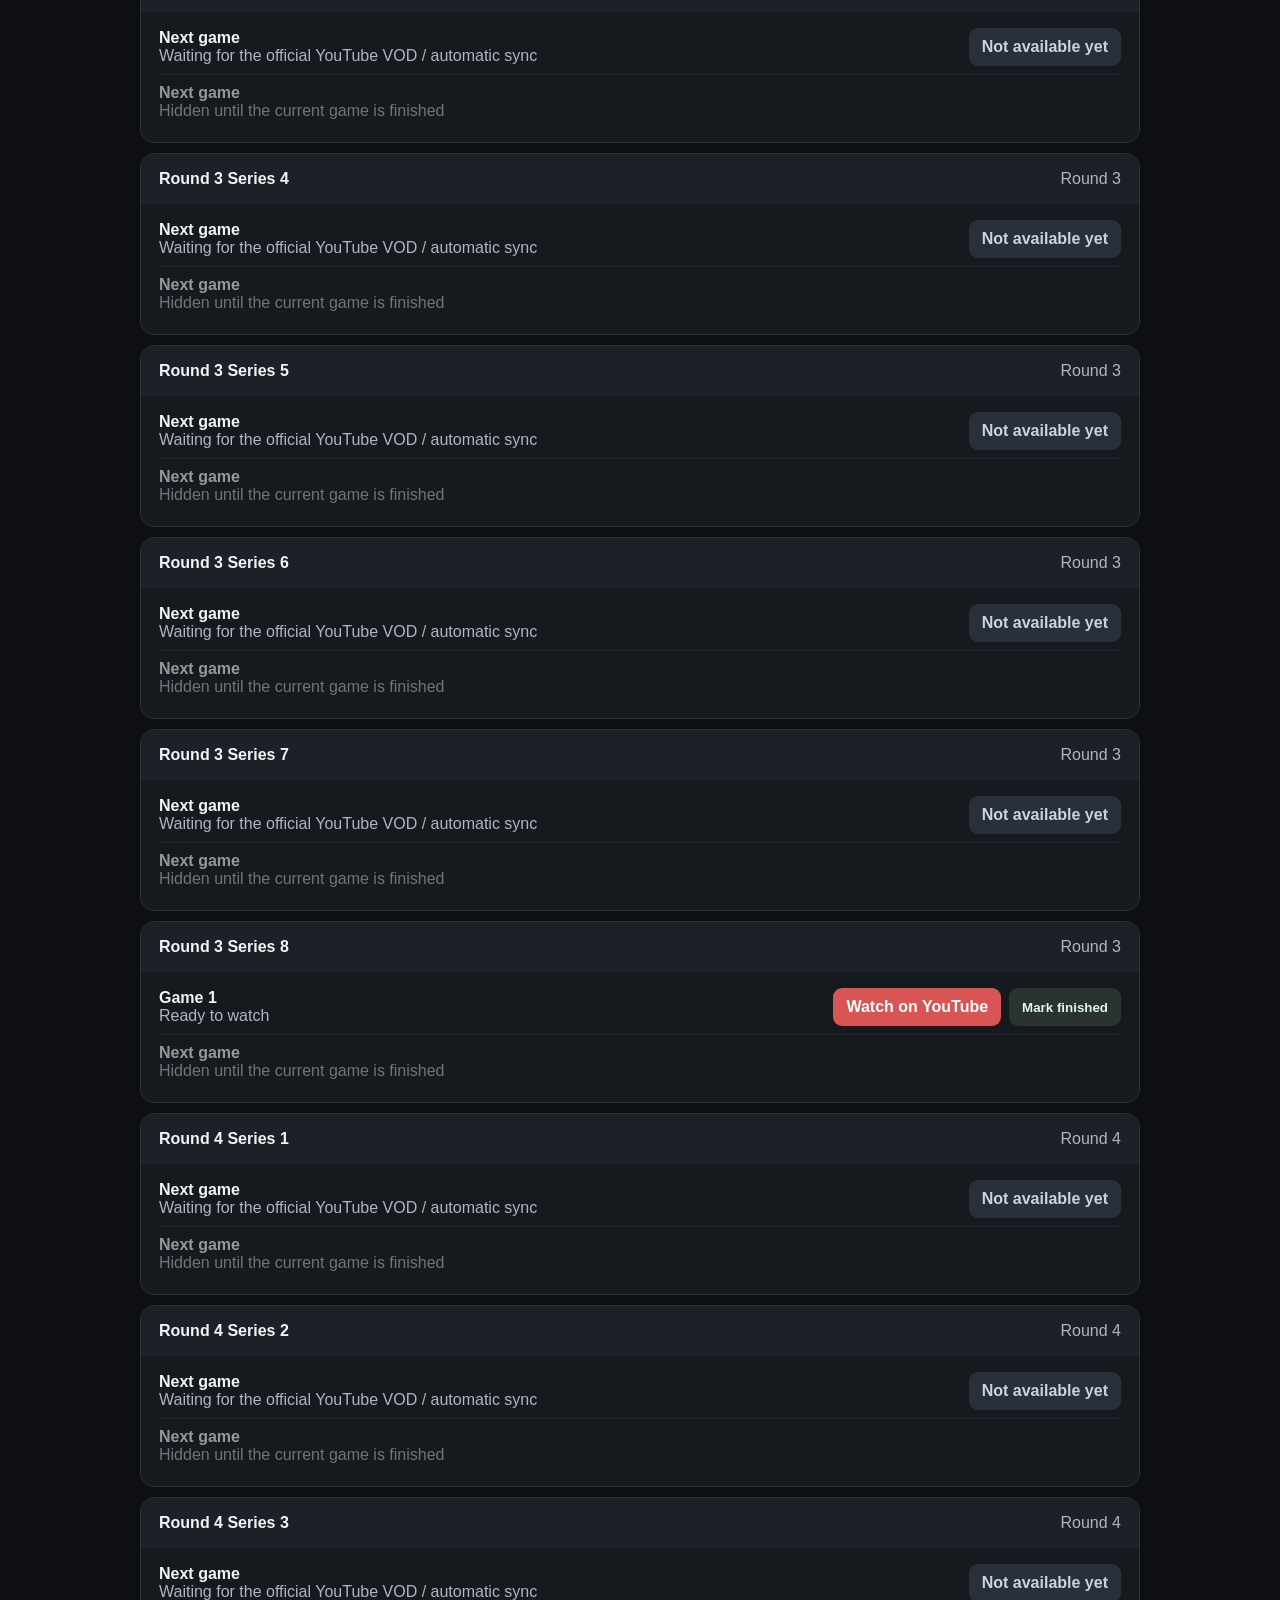
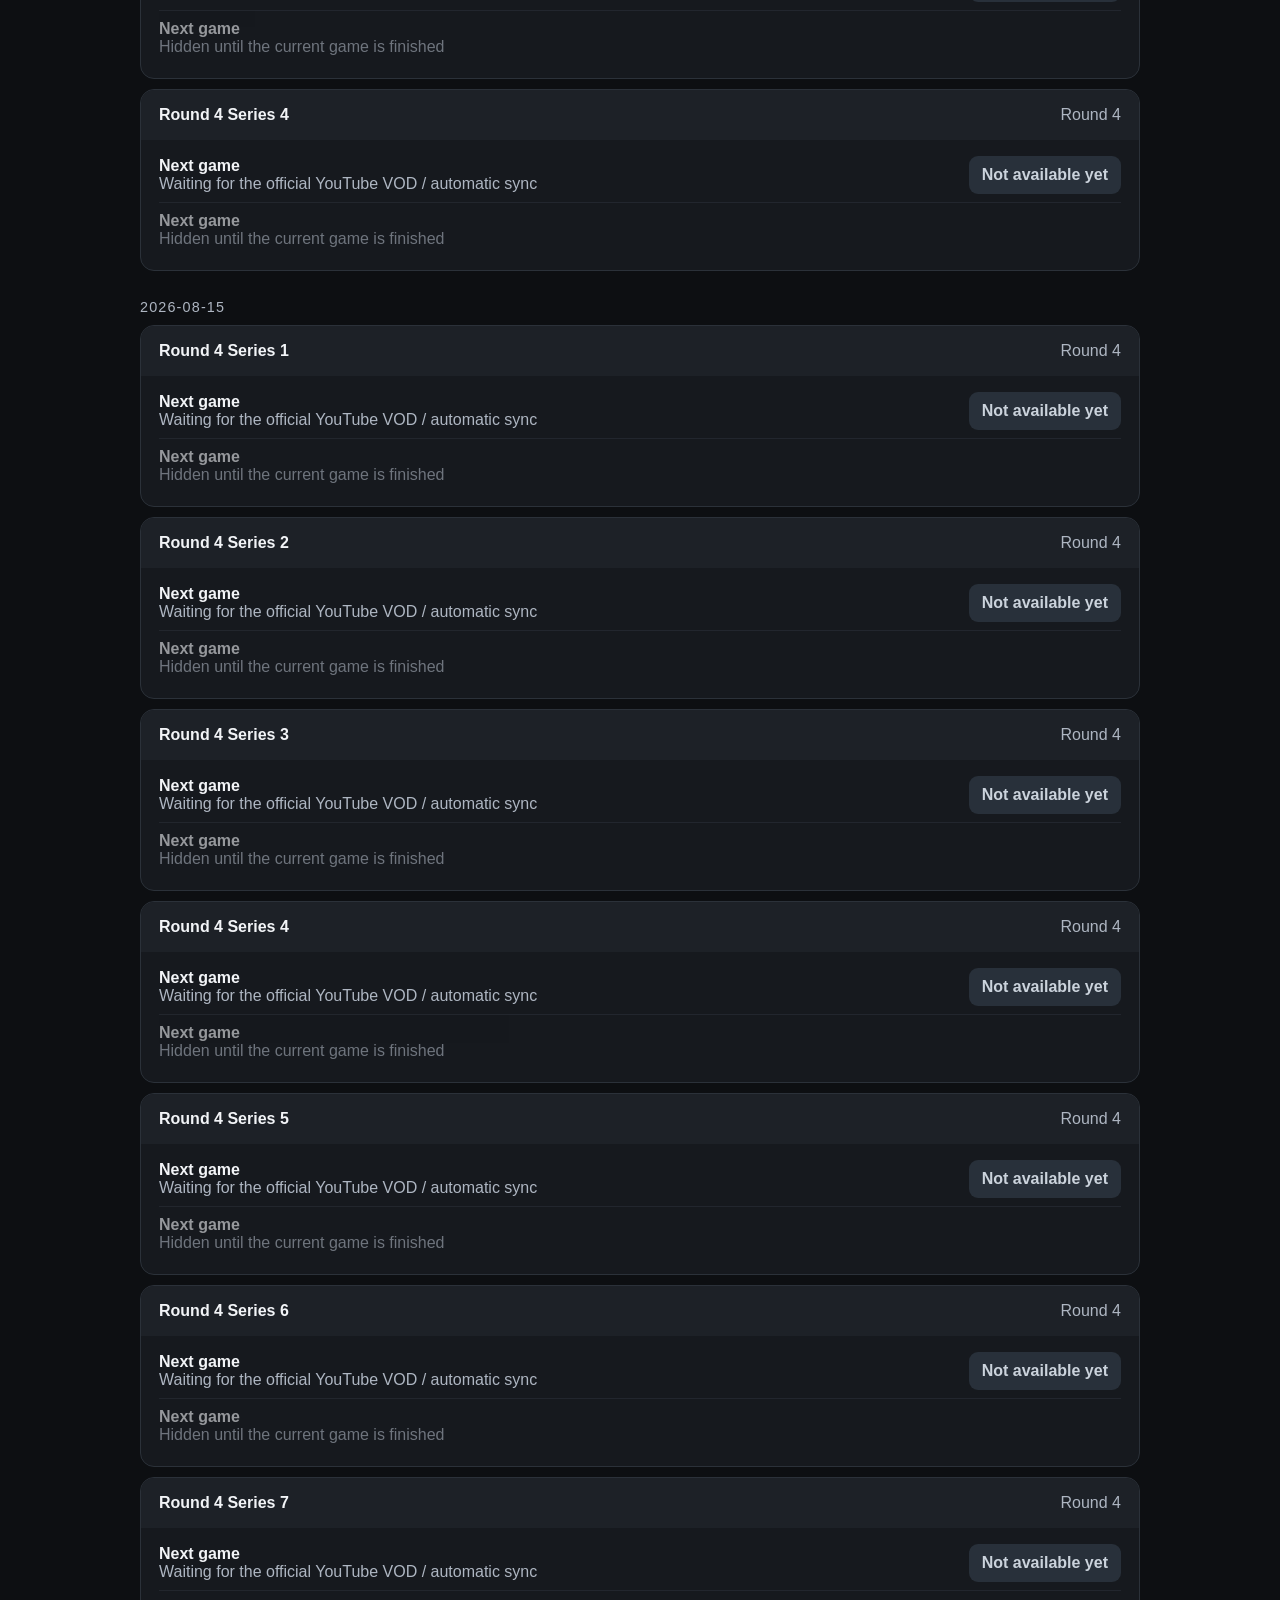
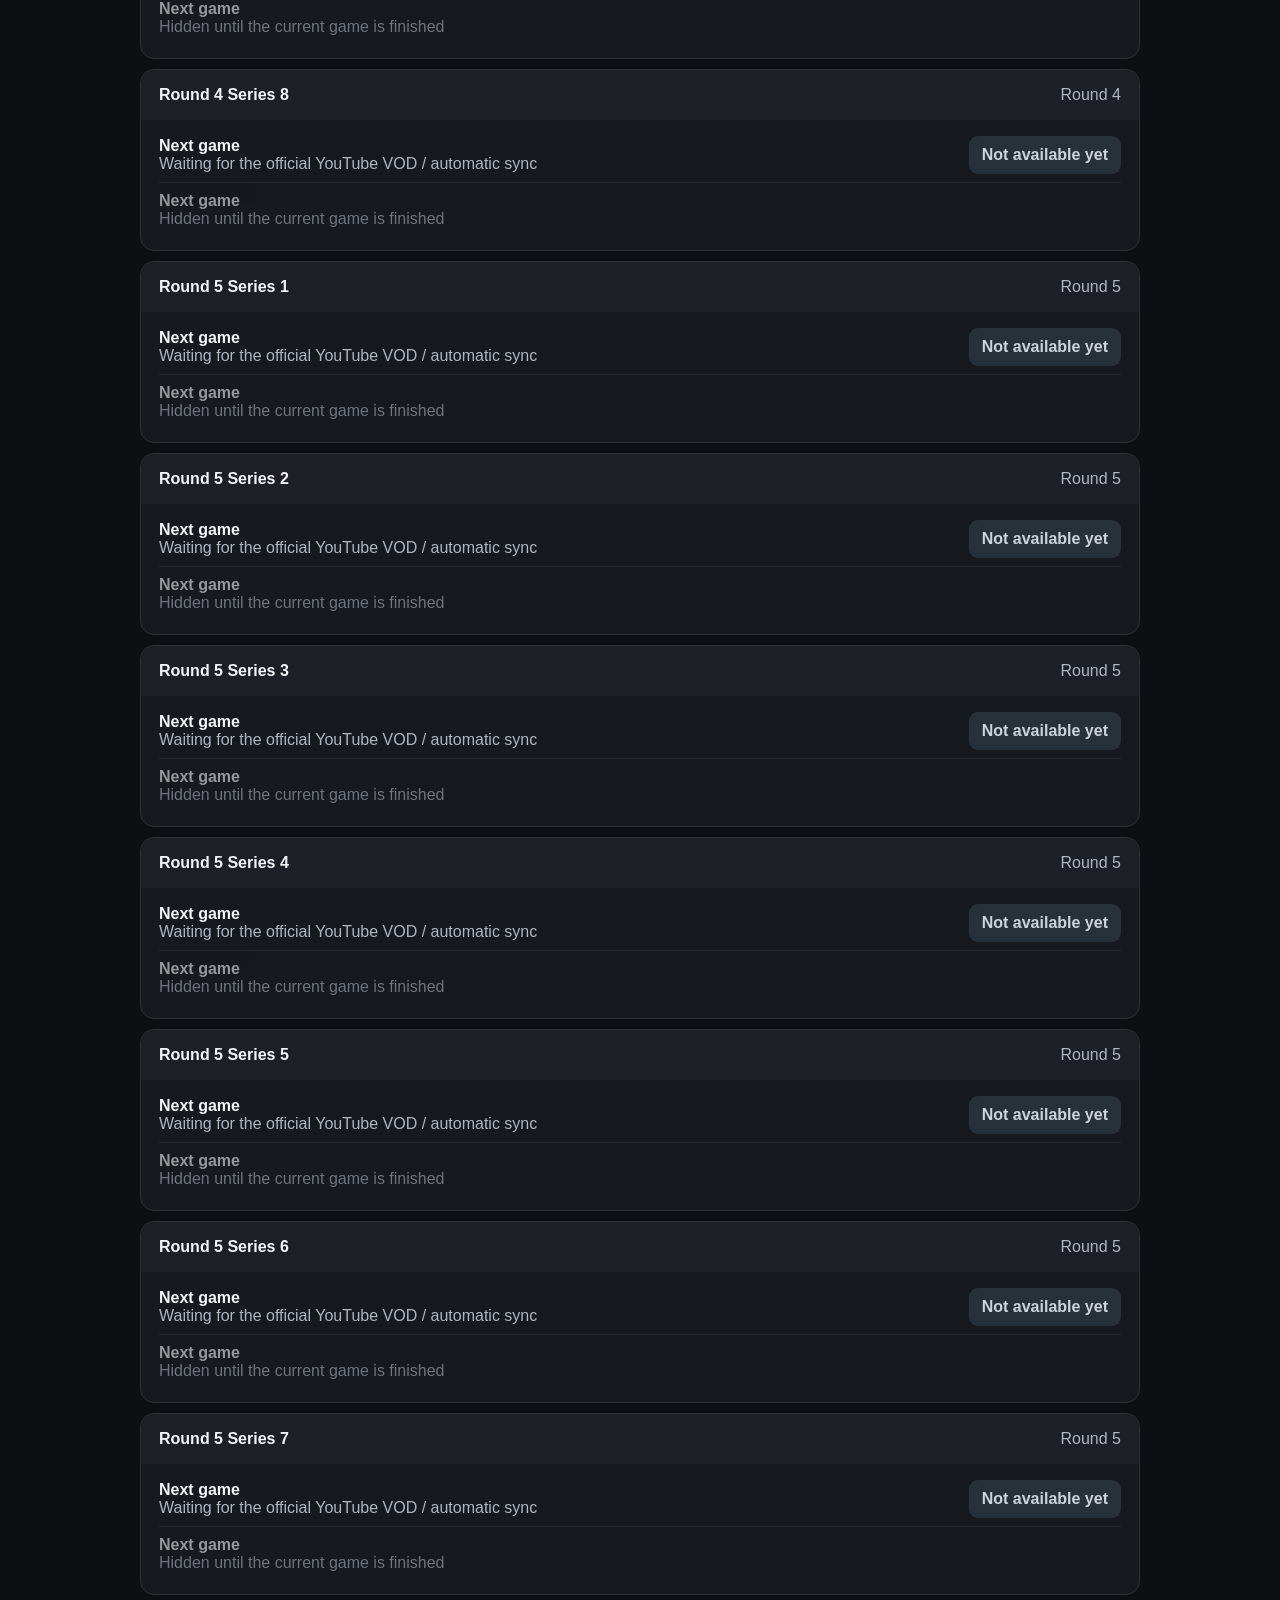
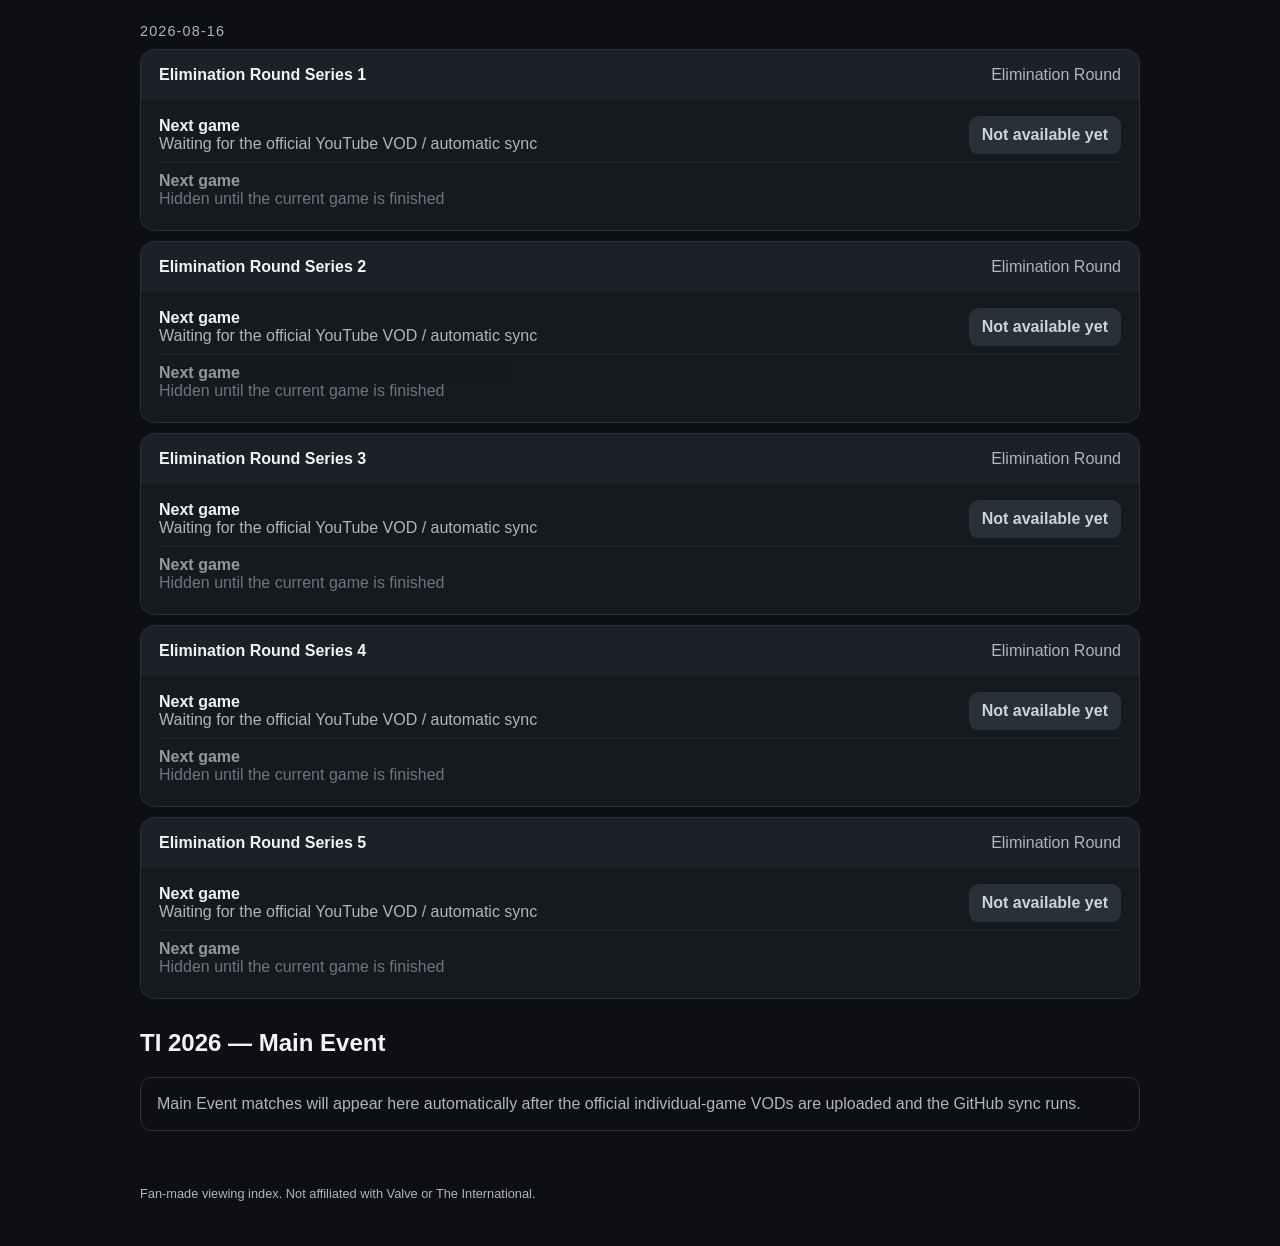
==== commit 8d813726: "Add files via upload" ====
--- a/index.html
+++ b/index.html
@@ -4,10 +4,10 @@
 <title>TI 2026 VODs — Spoiler Free</title><link rel="stylesheet" href="styles.css">
 </head><body>
 <header><div><div class="eyebrow">DOTA 2</div><h1>TI 2026 — Spoiler-Free VODs</h1>
-<p>Completed games without scores, winners, thumbnails, durations, brackets, or series-length spoilers.</p></div>
+<p>Completed games without scores, winners, team names, thumbnails, durations, bracket outcomes, or series-length spoilers.</p></div>
 <button id="reset">Reset watched progress</button></header>
 <main>
-<div class="notice"><strong>Series-length protection:</strong> you will never see two or three locked rows. The page shows only the game you can watch now and one generic hidden “next game” line. You only discover whether another game exists after finishing the current one.</div>
+<div class="notice"><strong>Spoiler protection:</strong> team names are hidden from the page. Series are labelled generically (for example, “Upper Bracket Series 1” or “Main Event Series 2”). The YouTube link still points to the correct underlying match. You also only see the current game plus one generic hidden “next game” line.</div>
 <div id="app"></div></main>
 <footer>Fan-made viewing index. Not affiliated with Valve or The International.</footer>
 <script src="app.js"></script></body></html>
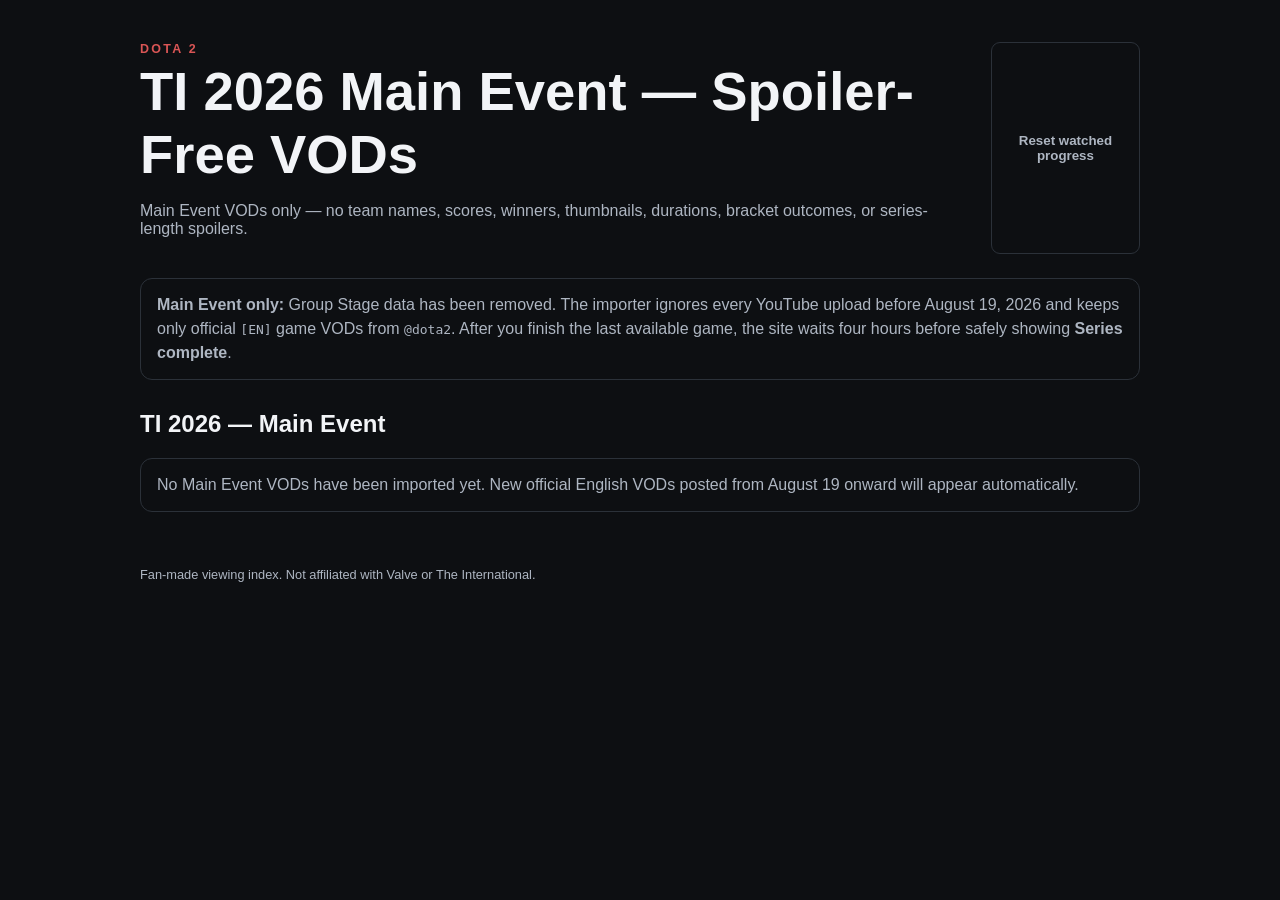
==== commit 9629a535: "Add files via upload" ====
--- a/index.html
+++ b/index.html
@@ -3,11 +3,11 @@
 <meta charset="utf-8"><meta name="viewport" content="width=device-width,initial-scale=1">
 <title>TI 2026 VODs — Spoiler Free</title><link rel="stylesheet" href="styles.css">
 </head><body>
-<header><div><div class="eyebrow">DOTA 2</div><h1>TI 2026 — Spoiler-Free VODs</h1>
-<p>Completed games without scores, winners, team names, thumbnails, durations, bracket outcomes, or series-length spoilers.</p></div>
+<header><div><div class="eyebrow">DOTA 2</div><h1>TI 2026 Main Event — Spoiler-Free VODs</h1>
+<p>Main Event VODs only — no team names, scores, winners, thumbnails, durations, bracket outcomes, or series-length spoilers.</p></div>
 <button id="reset">Reset watched progress</button></header>
 <main>
-<div class="notice"><strong>Spoiler protection:</strong> team names are hidden from the page. Series are labelled generically (for example, “Upper Bracket Series 1” or “Main Event Series 2”). The YouTube link still points to the correct underlying match. You also only see the current game plus one generic hidden “next game” line.</div>
+<div class="notice"><strong>Main Event only:</strong> Group Stage data has been removed. The importer ignores every YouTube upload before August 19, 2026 and keeps only official <code>[EN]</code> game VODs from <code>@dota2</code>. After you finish the last available game, the site waits four hours before safely showing <strong>Series complete</strong>.</div>
 <div id="app"></div></main>
 <footer>Fan-made viewing index. Not affiliated with Valve or The International.</footer>
 <script src="app.js"></script></body></html>
